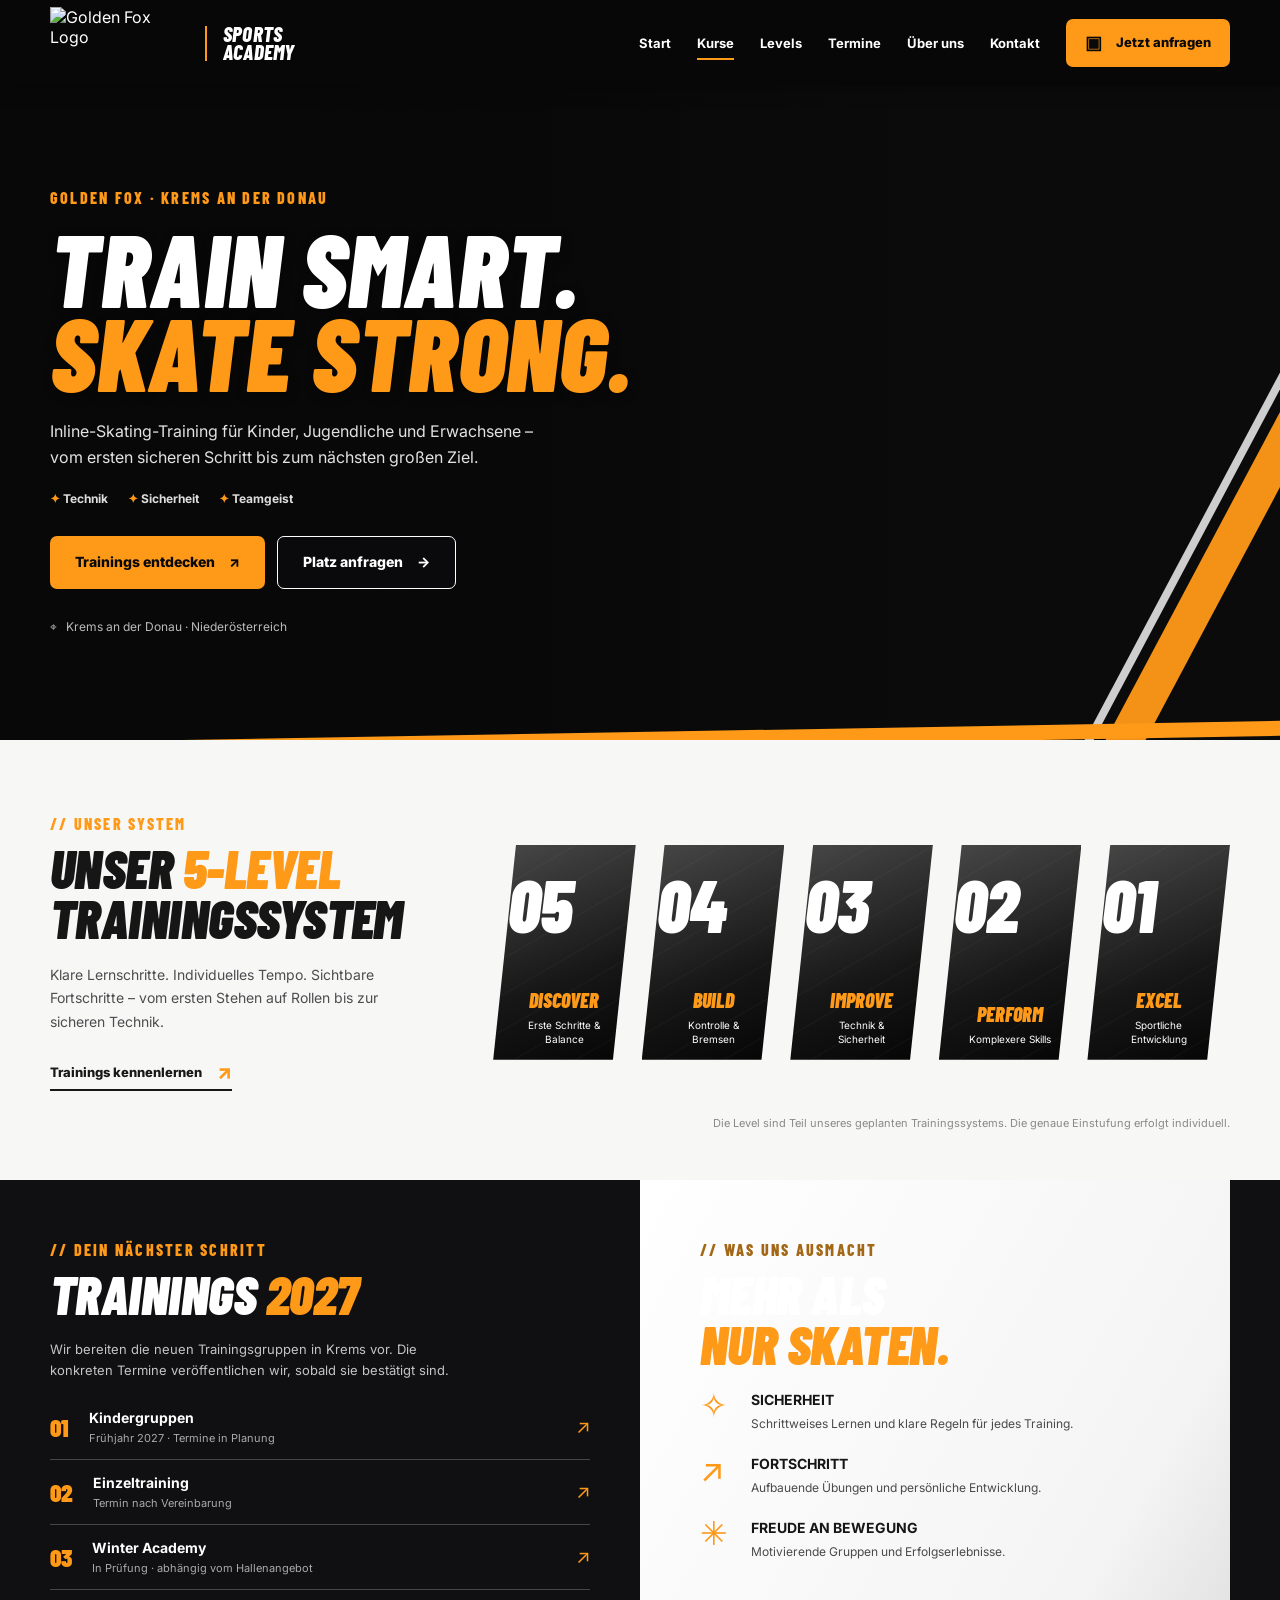
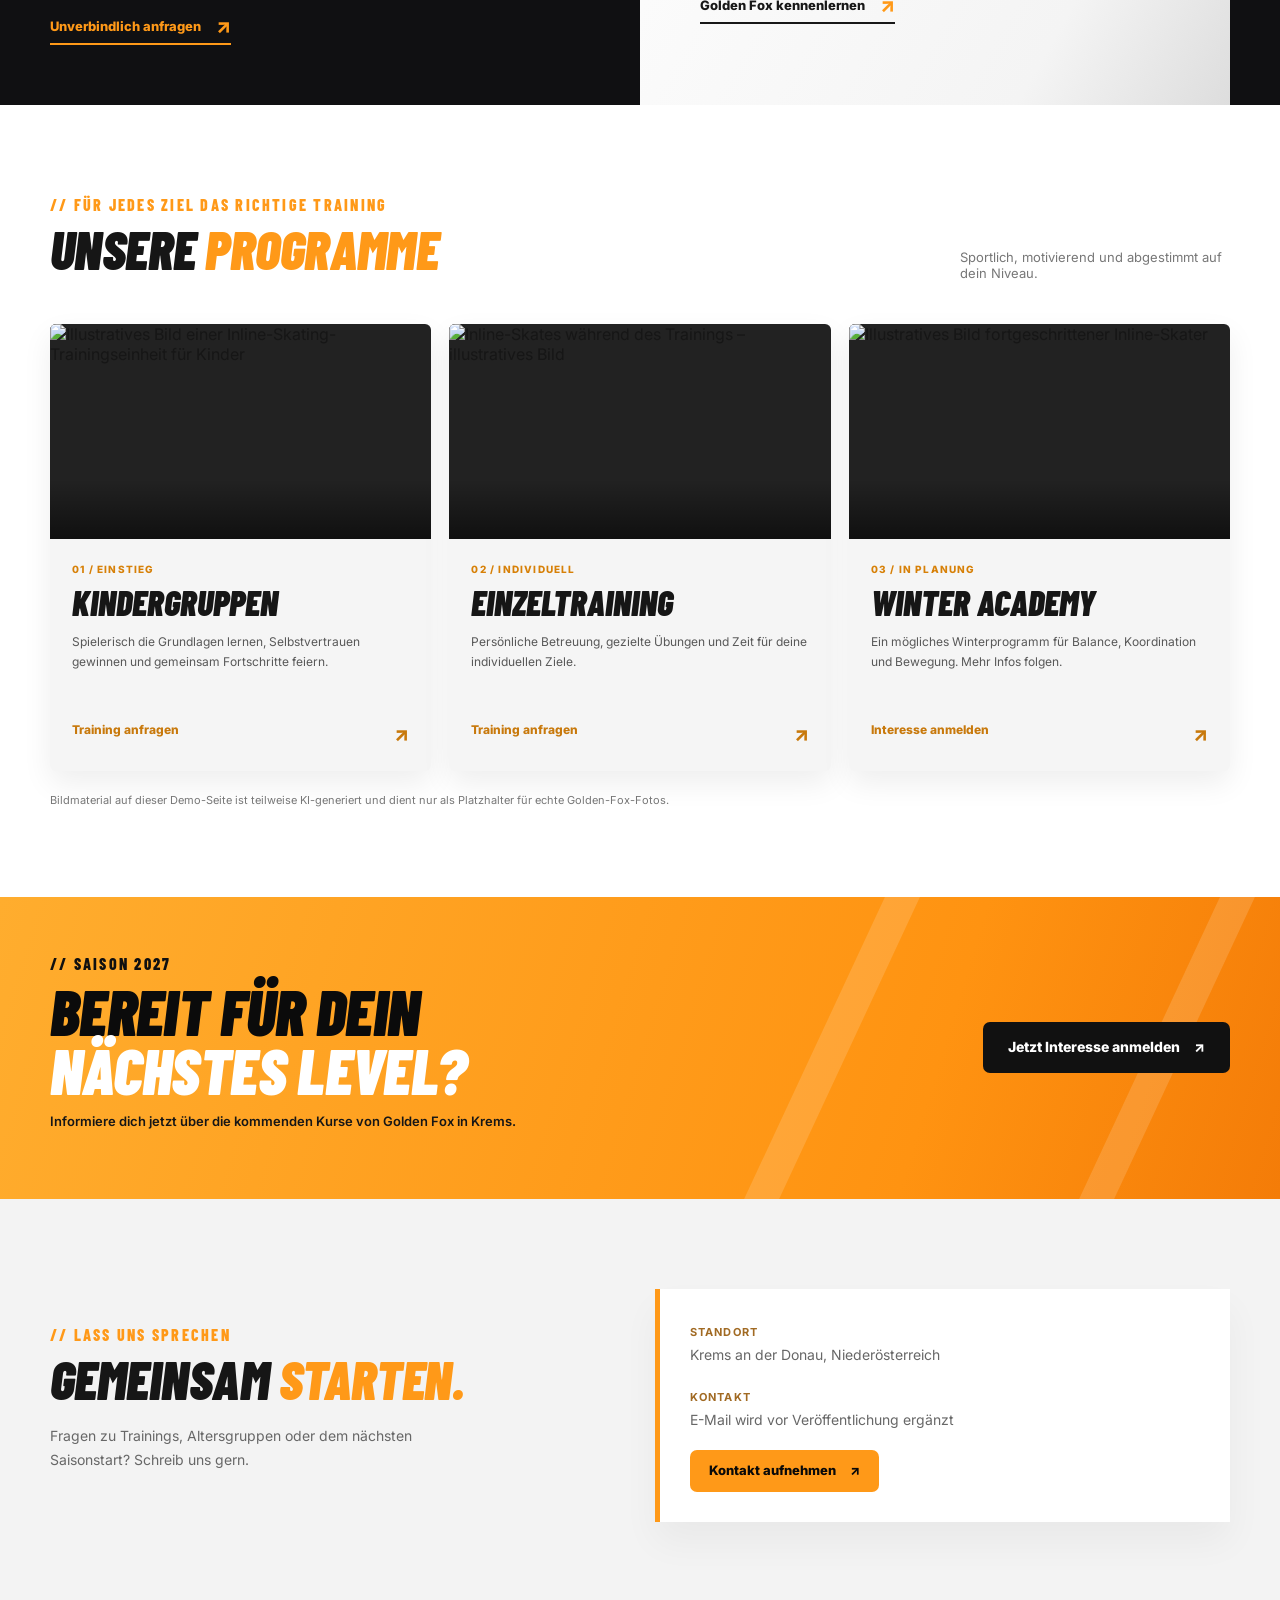
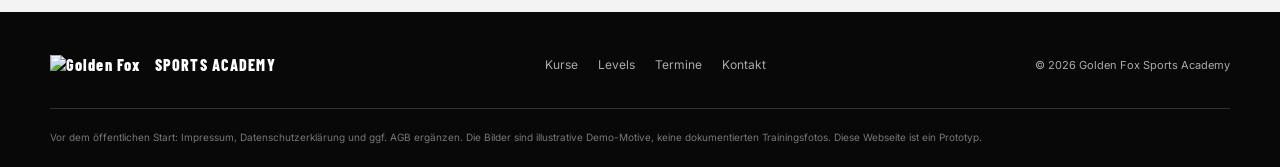
==== index.html @ 51b57cc9 "Add files via upload" ====
<!doctype html>
<html lang="de">
<head>
  <meta charset="utf-8" />
  <meta name="viewport" content="width=device-width, initial-scale=1" />
  <meta name="theme-color" content="#0a0a0b" />
  <meta name="description" content="Golden Fox Sports Academy in Krems: Inline-Skating-Training für Kinder, Jugendliche und Erwachsene. Gemeinsam sicher skaten und wachsen." />
  <title>Golden Fox Sports Academy | Inline Skating in Krems</title>
  <link rel="preconnect" href="https://fonts.googleapis.com" />
  <link rel="preconnect" href="https://fonts.gstatic.com" crossorigin />
  <link href="https://fonts.googleapis.com/css2?family=Barlow+Condensed:ital,wght@0,500;0,600;0,700;0,800;0,900;1,600;1,700;1,800;1,900&family=Inter:wght@400;500;600;700;800&display=swap" rel="stylesheet" />
  <link rel="stylesheet" href="styles.css" />
  <script src="config.js" defer></script>
  <script src="script.js" defer></script>
</head>
<body>
  <a class="skip-link" href="#main">Zum Inhalt springen</a>
  <header class="site-header" id="top">
    <div class="container nav-shell">
      <a class="brand" href="#top" aria-label="Golden Fox – Startseite">
        <img src="assets/golden-fox-logo.png" alt="Golden Fox Logo" />
        <span class="brand-divider"></span>
        <span class="brand-caption">SPORTS<br>ACADEMY</span>
      </a>
      <button class="menu-toggle" type="button" aria-label="Menü öffnen" aria-expanded="false" aria-controls="main-navigation"><span></span><span></span><span></span></button>
      <nav class="nav" id="main-navigation" aria-label="Hauptnavigation">
        <a href="#top" class="active">Start</a><a href="#kurse">Kurse</a><a href="#levels">Levels</a><a href="#termine">Termine</a><a href="#ueber-uns">Über uns</a><a href="#kontakt">Kontakt</a>
        <button type="button" class="btn btn-orange nav-cta" data-open-booking><span class="calendar-icon">▣</span> Jetzt anfragen</button>
      </nav>
    </div>
  </header>
  <main id="main">
    <section class="hero">
      <div class="hero-bg"></div>
      <div class="hero-slash hero-slash-1"></div>
      <div class="hero-slash hero-slash-2"></div>
      <div class="container hero-content">
        <div class="eyebrow">GOLDEN FOX · KREMS AN DER DONAU</div>
        <h1>TRAIN SMART.<br><span>SKATE STRONG.</span></h1>
        <p class="hero-lead">Inline-Skating-Training für Kinder, Jugendliche und Erwachsene – vom ersten sicheren Schritt bis zum nächsten großen Ziel.</p>
        <div class="hero-highlights"><span>✦ Technik</span><span>✦ Sicherheit</span><span>✦ Teamgeist</span></div>
        <div class="hero-buttons"><a href="#kurse" class="btn btn-orange btn-lg">Trainings entdecken <span aria-hidden="true">↗</span></a><button class="btn btn-ghost btn-lg" type="button" data-open-booking>Platz anfragen <span aria-hidden="true">→</span></button></div>
        <div class="hero-location">⌖ &nbsp; Krems an der Donau · Niederösterreich</div>
      </div>
      <div class="hero-bottom"></div>
    </section>

    <section class="section levels-section" id="levels">
      <div class="container levels-layout">
        <div class="levels-intro"><div class="section-kicker">// UNSER SYSTEM</div><h2>UNSER <em>5-LEVEL</em><br>TRAININGSSYSTEM</h2><p>Klare Lernschritte. Individuelles Tempo. Sichtbare Fortschritte – vom ersten Stehen auf Rollen bis zur sicheren Technik.</p><a href="#kurse" class="text-link">Trainings kennenlernen <span>↗</span></a></div>
        <div class="levels-grid" aria-label="Fünf Trainingslevels">
          <article class="level"><span class="level-number">05</span><h3>DISCOVER</h3><p>Erste Schritte & Balance</p></article>
          <article class="level"><span class="level-number">04</span><h3>BUILD</h3><p>Kontrolle & Bremsen</p></article>
          <article class="level"><span class="level-number">03</span><h3>IMPROVE</h3><p>Technik & Sicherheit</p></article>
          <article class="level"><span class="level-number">02</span><h3>PERFORM</h3><p>Komplexere Skills</p></article>
          <article class="level"><span class="level-number">01</span><h3>EXCEL</h3><p>Sportliche Entwicklung</p></article>
        </div>
      </div>
      <div class="container"><p class="level-note">Die Level sind Teil unseres geplanten Trainingssystems. Die genaue Einstufung erfolgt individuell.</p></div>
    </section>

    <section class="section dark-section" id="termine"><div class="container two-panels">
      <div class="schedule-panel"><div class="section-kicker">// DEIN NÄCHSTER SCHRITT</div><h2>TRAININGS <em>2027</em></h2><p>Wir bereiten die neuen Trainingsgruppen in Krems vor. Die konkreten Termine veröffentlichen wir, sobald sie bestätigt sind.</p><div class="schedule-row"><span class="schedule-symbol">01</span><div><strong>Kindergruppen</strong><small>Frühjahr 2027 · Termine in Planung</small></div><span class="schedule-arrow">↗</span></div><div class="schedule-row"><span class="schedule-symbol">02</span><div><strong>Einzeltraining</strong><small>Termin nach Vereinbarung</small></div><span class="schedule-arrow">↗</span></div><div class="schedule-row"><span class="schedule-symbol">03</span><div><strong>Winter Academy</strong><small>In Prüfung · abhängig vom Hallenangebot</small></div><span class="schedule-arrow">↗</span></div><button class="text-link light-link" type="button" data-open-booking>Unverbindlich anfragen <span>↗</span></button></div>
      <div class="why-panel" id="ueber-uns"><div class="section-kicker">// WAS UNS AUSMACHT</div><h2>MEHR ALS<br><em>NUR SKATEN.</em></h2><div class="benefit"><span>✧</span><div><strong>SICHERHEIT</strong><p>Schrittweises Lernen und klare Regeln für jedes Training.</p></div></div><div class="benefit"><span>↗</span><div><strong>FORTSCHRITT</strong><p>Aufbauende Übungen und persönliche Entwicklung.</p></div></div><div class="benefit"><span>✳</span><div><strong>FREUDE AN BEWEGUNG</strong><p>Motivierende Gruppen und Erfolgserlebnisse.</p></div></div><a href="#kontakt" class="text-link">Golden Fox kennenlernen <span>↗</span></a></div>
    </div></section>

    <section class="section courses-section" id="kurse"><div class="container"><div class="section-heading"><div><div class="section-kicker">// FÜR JEDES ZIEL DAS RICHTIGE TRAINING</div><h2>UNSERE <em>PROGRAMME</em></h2></div><p>Sportlich, motivierend und abgestimmt auf dein Niveau.</p></div>
      <div class="course-grid">
        <article class="course-card"><div class="course-image"><img src="assets/kids-beginner.jpg" alt="Illustratives Bild einer Inline-Skating-Trainingseinheit für Kinder" loading="lazy" /></div><div class="course-body"><div class="course-tag">01 / EINSTIEG</div><h3>KINDERGRUPPEN</h3><p>Spielerisch die Grundlagen lernen, Selbstvertrauen gewinnen und gemeinsam Fortschritte feiern.</p><button type="button" class="card-action" data-course="Kindergruppen" data-open-booking>Training anfragen <span>↗</span></button></div></article>
        <article class="course-card"><div class="course-image"><img src="assets/skates-closeup.jpg" alt="Inline-Skates während des Trainings – illustratives Bild" loading="lazy" /></div><div class="course-body"><div class="course-tag">02 / INDIVIDUELL</div><h3>EINZELTRAINING</h3><p>Persönliche Betreuung, gezielte Übungen und Zeit für deine individuellen Ziele.</p><button type="button" class="card-action" data-course="Einzeltraining" data-open-booking>Training anfragen <span>↗</span></button></div></article>
        <article class="course-card"><div class="course-image"><img src="assets/kids-advanced.jpg" alt="Illustratives Bild fortgeschrittener Inline-Skater" loading="lazy" /></div><div class="course-body"><div class="course-tag">03 / IN PLANUNG</div><h3>WINTER ACADEMY</h3><p>Ein mögliches Winterprogramm für Balance, Koordination und Bewegung. Mehr Infos folgen.</p><button type="button" class="card-action" data-course="Winter Academy" data-open-booking>Interesse anmelden <span>↗</span></button></div></article>
      </div>
      <p class="media-note">Bildmaterial auf dieser Demo-Seite ist teilweise KI-generiert und dient nur als Platzhalter für echte Golden-Fox-Fotos.</p>
    </div></section>

    <section class="action-band"><div class="container action-inner"><div><div class="section-kicker">// SAISON 2027</div><h2>BEREIT FÜR DEIN<br><span>NÄCHSTES LEVEL?</span></h2><p>Informiere dich jetzt über die kommenden Kurse von Golden Fox in Krems.</p></div><button type="button" class="btn btn-dark btn-lg" data-open-booking>Jetzt Interesse anmelden <span>↗</span></button></div></section>

    <section class="section contact-section" id="kontakt"><div class="container contact-layout"><div><div class="section-kicker">// LASS UNS SPRECHEN</div><h2>GEMEINSAM <em>STARTEN.</em></h2><p>Fragen zu Trainings, Altersgruppen oder dem nächsten Saisonstart? Schreib uns gern.</p></div><div class="contact-card"><p><strong>STANDORT</strong><br>Krems an der Donau, Niederösterreich</p><p><strong>KONTAKT</strong><br><span id="contact-email">E-Mail wird vor Veröffentlichung ergänzt</span></p><button type="button" class="btn btn-orange" data-open-booking>Kontakt aufnehmen <span>↗</span></button></div></div></section>
  </main>
  <footer class="footer"><div class="container footer-inner"><div class="footer-brand"><img src="assets/golden-fox-logo.png" alt="Golden Fox" /><span>SPORTS ACADEMY</span></div><div class="footer-links"><a href="#kurse">Kurse</a><a href="#levels">Levels</a><a href="#termine">Termine</a><a href="#kontakt">Kontakt</a></div><p>© <span id="year"></span> Golden Fox Sports Academy</p></div><div class="container footer-disclaimer">Vor dem öffentlichen Start: Impressum, Datenschutzerklärung und ggf. AGB ergänzen. Die Bilder sind illustrative Demo-Motive, keine dokumentierten Trainingsfotos. Diese Webseite ist ein Prototyp.</div></footer>

  <dialog class="booking-dialog" id="booking-dialog" aria-labelledby="booking-title"><form id="booking-form" class="booking-form"><button class="dialog-close" aria-label="Schließen" type="button" id="close-dialog">✕</button><div class="section-kicker">// GOLDEN FOX</div><h2 id="booking-title">TRAINING <em>ANFRAGEN</em></h2><p>Wir melden uns zu deinem Interesse. Eine Anfrage ist noch keine verbindliche Buchung.</p><label for="customer-name">Name der anfragenden Person</label><input id="customer-name" name="name" required maxlength="100" autocomplete="name" placeholder="Vor- und Nachname"><label for="customer-email">E-Mail</label><input id="customer-email" name="email" type="email" required autocomplete="email" placeholder="name@beispiel.at"><label for="course-select">Interessantes Angebot</label><select id="course-select" name="course"><option>Kindergruppen</option><option>Einzeltraining</option><option>Winter Academy</option><option>Allgemeine Frage</option></select><label for="customer-message">Nachricht (optional)</label><textarea id="customer-message" name="message" rows="3" maxlength="1000" placeholder="Alter, Vorerfahrung, gewünschte Zeit …"></textarea><button class="btn btn-orange btn-lg submit-btn" type="submit">E-Mail-Anfrage vorbereiten <span>↗</span></button><p class="form-hint">Das Formular öffnet dein E-Mail-Programm. Es speichert keine Daten auf dieser Seite.</p><p class="form-status" id="form-status" role="status" aria-live="polite"></p></form></dialog>
</body>
</html>
---- styles.css ----
:root{--orange:#ff9918;--orange2:#ffab35;--black:#0a0a0c;--black2:#151518;--white:#f7f7f7;--ink:#161616;--muted:#68686d;--font-head:'Barlow Condensed',Impact,'Arial Narrow',sans-serif;--font-body:'Inter',Arial,sans-serif}*{box-sizing:border-box}html{scroll-behavior:smooth;scroll-padding-top:88px}body{margin:0;font-family:var(--font-body);color:var(--ink);background:#fff}button,input,textarea,select{font:inherit}button{cursor:pointer}a{color:inherit;text-decoration:none}img{max-width:100%;display:block}.container{width:min(1180px,calc(100% - 64px));margin-inline:auto}.skip-link{position:absolute;top:-80px;left:16px;z-index:100;background:#fff;padding:12px}.skip-link:focus{top:12px}.site-header{background:#070708;color:#fff;position:sticky;top:0;z-index:25;box-shadow:0 3px 18px #0004}.nav-shell{min-height:86px;display:flex;align-items:center;justify-content:space-between;gap:22px}.brand{display:flex;align-items:center;gap:16px;flex-shrink:0}.brand img{width:139px;height:72px;object-fit:contain}.brand-divider{height:35px;width:2px;background:var(--orange)}.brand-caption{font-family:var(--font-head);font-size:21px;font-weight:800;line-height:.86;font-style:italic;letter-spacing:.01em}.nav{display:flex;align-items:center;gap:26px}.nav>a{position:relative;font-size:13px;font-weight:700;padding:17px 0;transition:color .2s}.nav>a:hover{color:var(--orange)}.nav>a.active::after{content:'';position:absolute;bottom:8px;left:0;width:100%;height:2px;background:var(--orange)}.btn{border:0;border-radius:7px;padding:13px 19px;display:inline-flex;align-items:center;justify-content:center;gap:14px;font-weight:800;font-size:13px;line-height:1.2;transition:transform .2s,filter .2s,background .2s;white-space:nowrap}.btn:hover{transform:translateY(-2px);filter:brightness(1.08)}.btn:focus-visible,a:focus-visible,button:focus-visible{outline:3px solid var(--orange);outline-offset:4px}.btn-orange{background:var(--orange);color:#090909}.btn-ghost{color:white;border:1.5px solid #fff;background:#0d0d0f99}.btn-dark{background:#111;color:white}.btn-lg{padding:17px 25px;font-size:14px}.calendar-icon{font-size:18px}.menu-toggle{display:none}.hero{position:relative;min-height:580px;overflow:hidden;background:#0b0b0b;color:#fff;isolation:isolate}.hero-bg{position:absolute;z-index:-2;right:0;top:0;bottom:0;width:65%;background:linear-gradient(90deg,#0a0a0b 0%,#0a0a0b22 25%,#0000 58%),url('assets/hero-skater.jpg') center 45%/cover no-repeat}.hero::before{content:'';position:absolute;z-index:-1;inset:0;background:linear-gradient(90deg,#080808 0%,#080808 25%,#080808db 43%,#0a0a0a33 71%,#0000 100%)}.hero-slash{position:absolute;z-index:1;transform:skewX(-28deg);right:-55px;top:-40px;height:135%;pointer-events:none}.hero-slash-1{width:40px;background:var(--orange);right:0;opacity:.95}.hero-slash-2{width:9px;background:#fff;right:52px;opacity:.8}.hero-content{padding-top:102px;padding-bottom:106px;position:relative;z-index:2}.eyebrow,.section-kicker{font-family:var(--font-head);font-weight:800;font-size:16px;letter-spacing:.14em;color:var(--orange)}.hero h1{font-family:var(--font-head);font-size:clamp(70px,8vw,122px);line-height:.82;margin:19px 0 24px;font-weight:900;font-style:italic;letter-spacing:.005em;text-shadow:1px 3px 12px #0005}.hero h1 span{color:var(--orange)}.hero-lead{font-size:16px;line-height:1.65;max-width:490px;color:#e2e2e2;margin:0 0 20px}.hero-highlights{display:flex;gap:20px;flex-wrap:wrap;margin-bottom:30px;color:#dedede;font-size:12px;font-weight:700}.hero-highlights span:first-letter{color:var(--orange)}.hero-buttons{display:flex;gap:12px;flex-wrap:wrap}.hero-location{font-size:12px;color:#bbb;margin-top:30px}.hero-bottom{height:15px;background:var(--orange);position:absolute;bottom:-7px;left:-3%;width:106%;transform:rotate(-1deg);z-index:3}.section{padding:90px 0}.levels-section{background:#f7f7f6;padding:74px 0 50px}.levels-layout{display:grid;grid-template-columns:34% 1fr;gap:42px;align-items:center}.levels-intro h2,.section h2,.action-band h2{font-family:var(--font-head);font-size:clamp(38px,4.2vw,60px);line-height:.93;letter-spacing:-.01em;margin:10px 0 20px;font-weight:900;font-style:italic}.section h2 em,.action-band h2 span,.levels-intro h2 em{color:var(--orange);font-style:inherit}.levels-intro p{font-size:14px;line-height:1.7;color:#4d4d50;max-width:365px}.text-link{display:inline-flex;gap:15px;align-items:center;border:0;border-bottom:2px solid currentColor;padding:12px 0 5px;background:transparent;font-size:13px;font-weight:800;color:#181818}.text-link span{color:var(--orange);font-size:20px}.levels-grid{display:grid;grid-template-columns:repeat(5,minmax(0,1fr));gap:6px}.level{position:relative;min-height:215px;padding:25px 8px 14px;color:#fff;background:linear-gradient(160deg,#484848 0%,#171717 60%,#050505 100%);clip-path:polygon(16% 0,100% 0,84% 100%,0 100%);text-align:center;display:flex;flex-direction:column;justify-content:flex-end;align-items:center;transition:transform .2s}.level:hover{transform:translateY(-5px)}.level::before{content:'';position:absolute;inset:0;background:repeating-linear-gradient(-30deg,transparent 0 29px,#ffffff06 30px 31px);pointer-events:none}.level-number{font-family:var(--font-head);font-style:italic;font-size:73px;line-height:1;font-weight:900;position:absolute;top:23px;left:15px}.level h3{font-family:var(--font-head);font-style:italic;font-weight:900;font-size:20px;color:var(--orange);margin:0 0 6px}.level p{font-size:10px;line-height:1.4;margin:0;max-width:92px}.level-note{text-align:right;color:#898989;font-size:11px;margin:25px 0 0}.dark-section{background:#101012;padding:0}.two-panels{display:grid;grid-template-columns:1fr 1fr;min-height:448px}.schedule-panel{padding:60px 50px 60px 0;color:white;position:relative}.schedule-panel::before{content:'';position:absolute;inset:0 0 0 -100vw;background:#101012;z-index:-1}.dark-section h2{color:white}.schedule-panel p{font-size:13px;line-height:1.65;max-width:430px;color:#c4c4c4}.schedule-row{display:flex;align-items:center;gap:20px;border-bottom:1px solid #464646;padding:14px 0}.schedule-row strong{font-size:14px;display:block}.schedule-row small{display:block;color:#aaa;margin-top:5px;font-size:11px}.schedule-symbol{font-family:var(--font-head);color:var(--orange);font-size:25px;font-weight:900}.schedule-arrow{margin-left:auto;color:var(--orange);font-size:19px}.light-link{color:var(--orange);margin-top:12px}.why-panel{background:linear-gradient(120deg,#fff 0%,#f4f4f4 76%,#ddd 100%);padding:60px 30px 55px 60px;position:relative}.why-panel .section-kicker{color:#a36817}.why-panel .benefit{display:flex;gap:19px;margin:20px 0}.benefit>span{color:var(--orange);font-size:33px;min-width:32px;line-height:1}.benefit strong{font-size:14px}.benefit p{margin:5px 0 0;color:#4a4a4a;font-size:12px;line-height:1.6}.courses-section{background:#fff}.section-heading{display:flex;justify-content:space-between;align-items:end;gap:24px;margin-bottom:30px}.section-heading p{color:#777;font-size:13px;max-width:270px}.course-grid{display:grid;grid-template-columns:repeat(3,minmax(0,1fr));gap:18px}.course-card{overflow:hidden;border-radius:6px;background:#f5f5f5;box-shadow:0 12px 30px #00000012;transition:transform .2s,box-shadow .2s}.course-card:hover{transform:translateY(-6px);box-shadow:0 15px 36px #00000020}.course-image{height:215px;overflow:hidden;position:relative;background:#222}.course-image::after{content:'';position:absolute;inset:auto 0 0;height:60px;background:linear-gradient(transparent,#0008)}.course-image img{width:100%;height:100%;object-fit:cover;transition:transform .35s}.course-card:hover .course-image img{transform:scale(1.06)}.course-body{padding:24px 22px 25px}.course-tag{color:#d78007;font-weight:800;letter-spacing:.12em;font-size:10px}.course-body h3{font-family:var(--font-head);font-style:italic;font-weight:900;font-size:35px;line-height:1;margin:10px 0}.course-body p{color:#585858;line-height:1.65;font-size:12px;min-height:58px}.card-action{display:flex;justify-content:space-between;width:100%;font-weight:800;color:#c8790c;font-size:12px;background:transparent;border:0;padding:20px 0 0;text-align:left}.card-action span{font-size:20px}.media-note{font-size:11px;color:#777;margin:22px 0 0}.action-band{background:linear-gradient(107deg,#ffad2e 0%,#ff9311 72%,#f47c08 100%);position:relative;overflow:hidden}.action-band:before{content:'';position:absolute;width:300px;height:600px;right:8%;top:-170px;border:35px solid #ffffff25;transform:skewX(-25deg)}.action-inner{position:relative;display:flex;justify-content:space-between;align-items:center;gap:32px;padding-top:57px;padding-bottom:57px}.action-band h2{font-size:clamp(42px,5vw,73px);margin:8px 0;color:#0b0b0b}.action-band h2 span{color:white}.action-band p{font-weight:600;font-size:13px}.action-band .section-kicker{color:#101010}.contact-section{background:#f3f3f3}.contact-layout{display:grid;grid-template-columns:1fr 1fr;gap:30px;align-items:center}.contact-layout>div>p{max-width:390px;line-height:1.7;color:#676767;font-size:14px}.contact-card{background:white;padding:30px;border-left:5px solid var(--orange);box-shadow:0 20px 35px #0000000b}.contact-card p{line-height:1.8;font-size:13px;margin:0 0 18px}.contact-card strong{font-size:11px;color:#a16a23;letter-spacing:.1em}.footer{background:#080808;color:#aaa;padding:35px 0 22px}.footer-inner{display:flex;align-items:center;justify-content:space-between;gap:22px;flex-wrap:wrap;border-bottom:1px solid #333;padding-bottom:25px}.footer-brand{display:flex;align-items:center;gap:10px;font-family:var(--font-head);font-weight:800;color:white;letter-spacing:.07em}.footer-brand img{width:95px}.footer-links{display:flex;gap:20px;flex-wrap:wrap;font-size:12px}.footer-links a:hover{color:var(--orange)}.footer-inner p{font-size:11px}.footer-disclaimer{font-size:10px;color:#777;line-height:1.6;padding-top:20px}.booking-dialog{width:min(490px,calc(100% - 25px));border:0;border-radius:12px;padding:0;box-shadow:0 25px 80px #0008;max-height:92vh}.booking-dialog::backdrop{background:#000b;backdrop-filter:blur(5px)}.booking-form{padding:34px;display:flex;flex-direction:column;gap:9px}.booking-form h2{font-family:var(--font-head);font-size:43px;line-height:1;margin:4px 0 8px;font-weight:900;font-style:italic}.booking-form h2 em{color:#e9890e;font-style:inherit}.booking-form>p{font-size:12px;line-height:1.6;color:#555}.booking-form label{font-size:11px;font-weight:800;margin-top:7px}.booking-form input,.booking-form select,.booking-form textarea{border:1px solid #d1d1d1;border-radius:5px;padding:12px;background:#fafafa;color:#111;width:100%;font-size:13px}.booking-form input:focus,.booking-form select:focus,.booking-form textarea:focus{outline:2px solid var(--orange);border-color:var(--orange)}.booking-form .submit-btn{margin-top:13px}.booking-form .form-hint{font-size:10px;color:#777;margin:0}.booking-form .form-status{font-size:12px;color:#a36517;font-weight:700;margin:2px 0}.dialog-close{position:absolute;right:15px;top:12px;border:0;background:transparent;font-size:21px;color:#555}
@media(max-width:1080px){.nav{gap:15px}.nav>a{font-size:12px}.brand img{width:115px}.brand-caption{font-size:18px}.levels-layout{grid-template-columns:1fr}.levels-grid{max-width:850px}.hero-bg{width:74%}.hero::before{background:linear-gradient(90deg,#080808 0%,#080808df 38%,#08080855 73%,#0004)}}
@media(max-width:760px){.container{width:min(100% - 36px,560px)}.nav-shell{min-height:72px}.brand img{height:60px;width:105px}.brand-caption{font-size:16px}.brand-divider{height:27px}.menu-toggle{display:flex;flex-direction:column;gap:5px;background:transparent;border:0;padding:10px}.menu-toggle span{display:block;width:25px;height:2px;background:#fff}.nav{display:none;position:absolute;top:72px;left:0;right:0;background:#0c0c0d;padding:16px 24px 24px;flex-direction:column;align-items:stretch;gap:4px;box-shadow:0 20px 25px #0006}.nav.open{display:flex}.nav>a{font-size:14px;padding:12px 4px}.nav>a.active:after{bottom:5px;width:35px}.nav-cta{margin-top:8px}.hero{min-height:660px}.hero-bg{width:100%;top:0;height:100%;opacity:.65;background-position:58% center}.hero::before{background:linear-gradient(90deg,#070707e8 0%,#07070785 100%),linear-gradient(0deg,#070707 0%,transparent 75%)}.hero-content{padding-top:118px;padding-bottom:100px}.hero h1{font-size:clamp(63px,13vw,104px)}.hero-lead{font-size:14px;max-width:400px}.hero-slash-1{width:24px}.hero-slash-2{width:6px;right:30px}.section{padding:62px 0}.levels-section{padding:60px 0 35px}.levels-intro h2,.section h2{font-size:48px}.levels-grid{grid-template-columns:repeat(5,150px);overflow-x:auto;padding-bottom:8px;scroll-snap-type:x mandatory}.level{scroll-snap-align:start;min-height:205px}.level-note{text-align:left;line-height:1.6}.two-panels{grid-template-columns:1fr}.schedule-panel{padding:55px 0}.why-panel{padding:55px 30px;margin:0 -18px}.section-heading{display:block}.course-grid{grid-template-columns:1fr;gap:20px}.course-image{height:250px}.course-body p{min-height:0}.action-inner{display:block}.action-inner .btn{margin-top:17px}.contact-layout{grid-template-columns:1fr}.footer-inner{align-items:start;flex-direction:column}.booking-form{padding:27px}}
@media(prefers-reduced-motion:reduce){html{scroll-behavior:auto}*,*::before,*::after{transition:none!important;animation:none!important}}
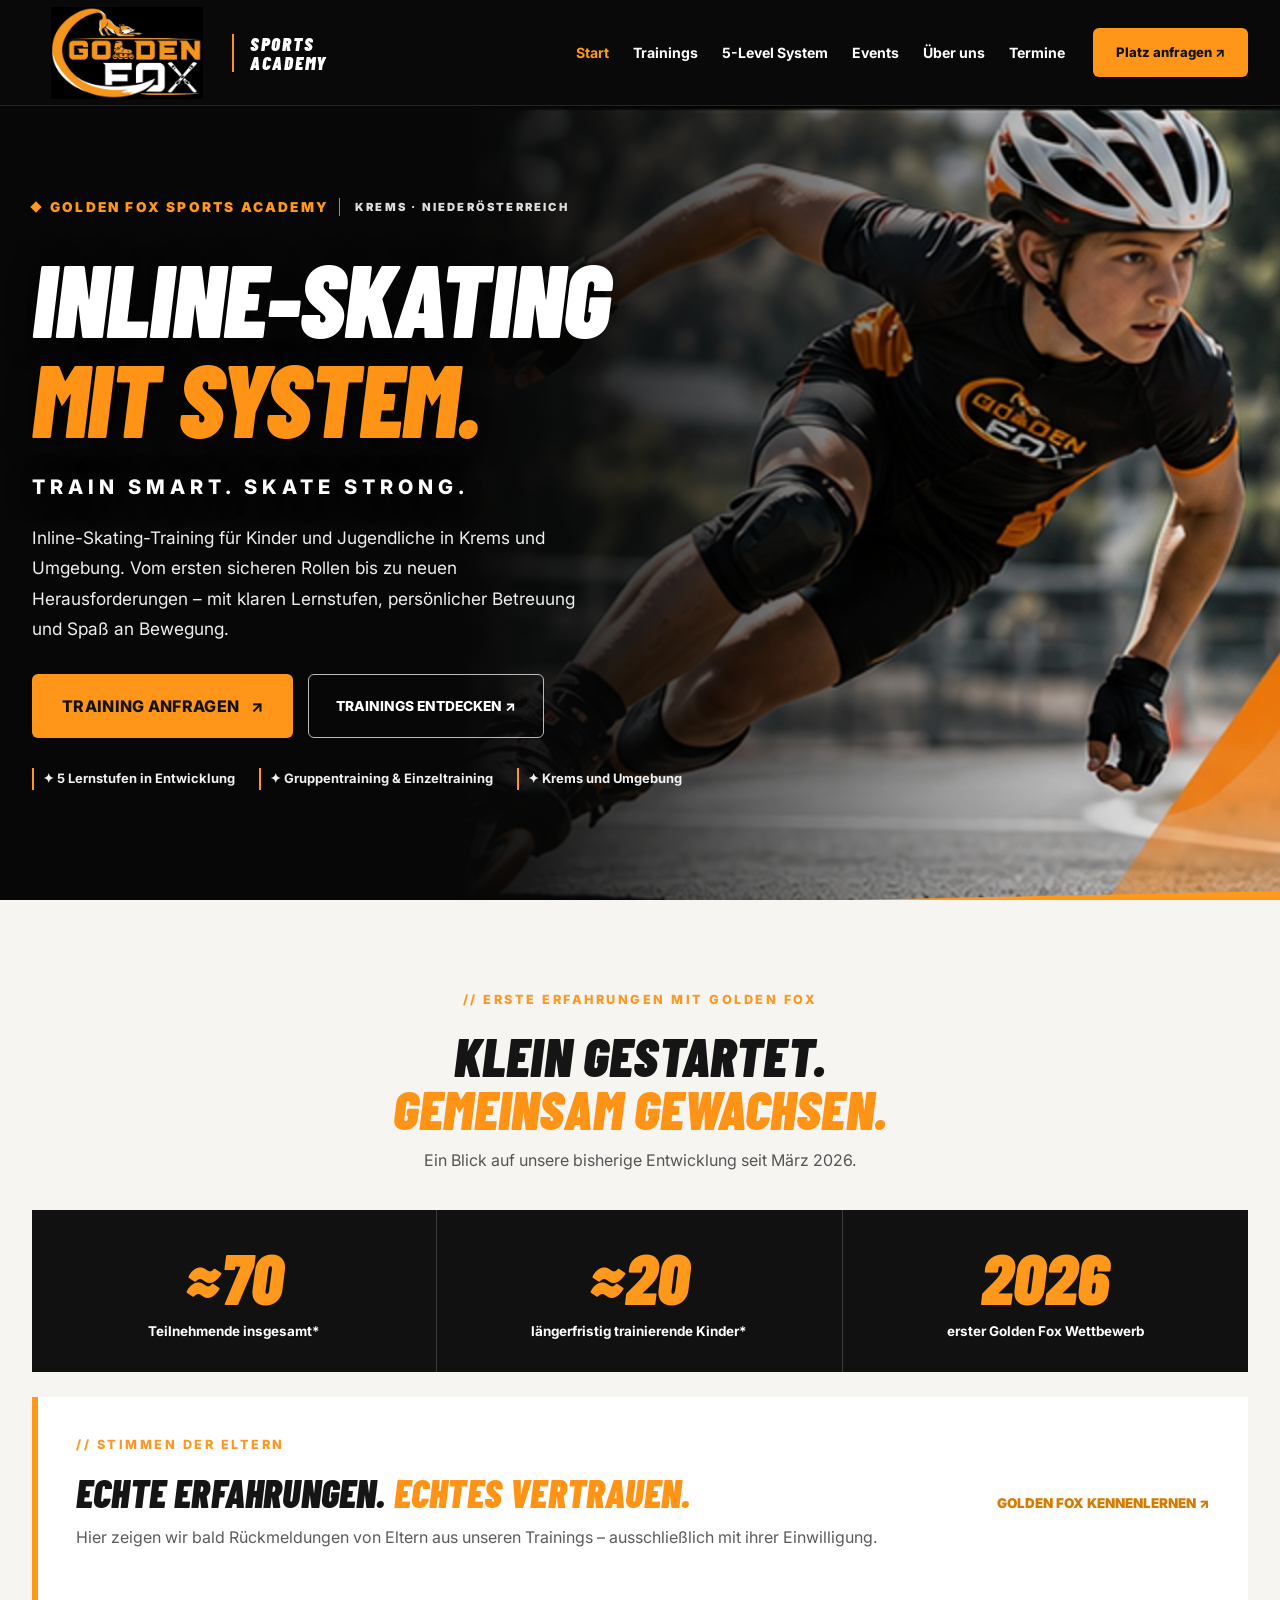
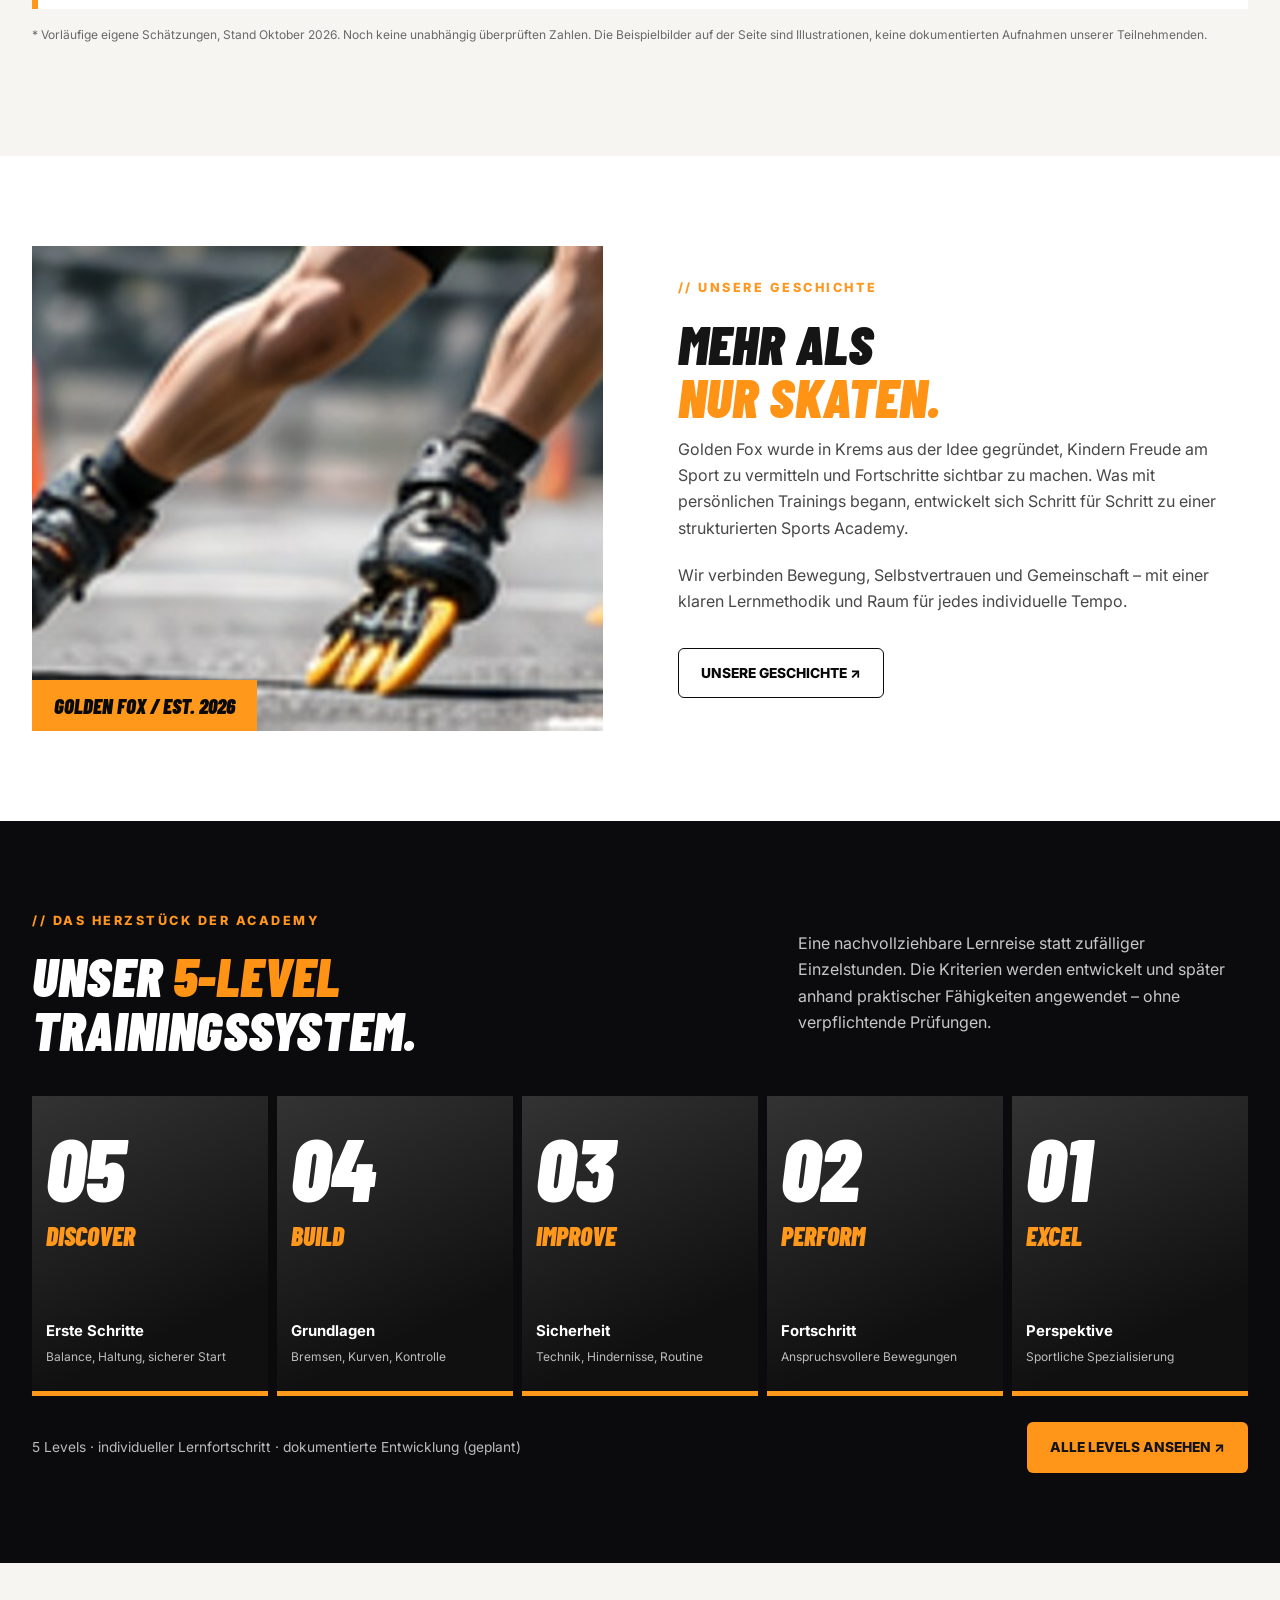
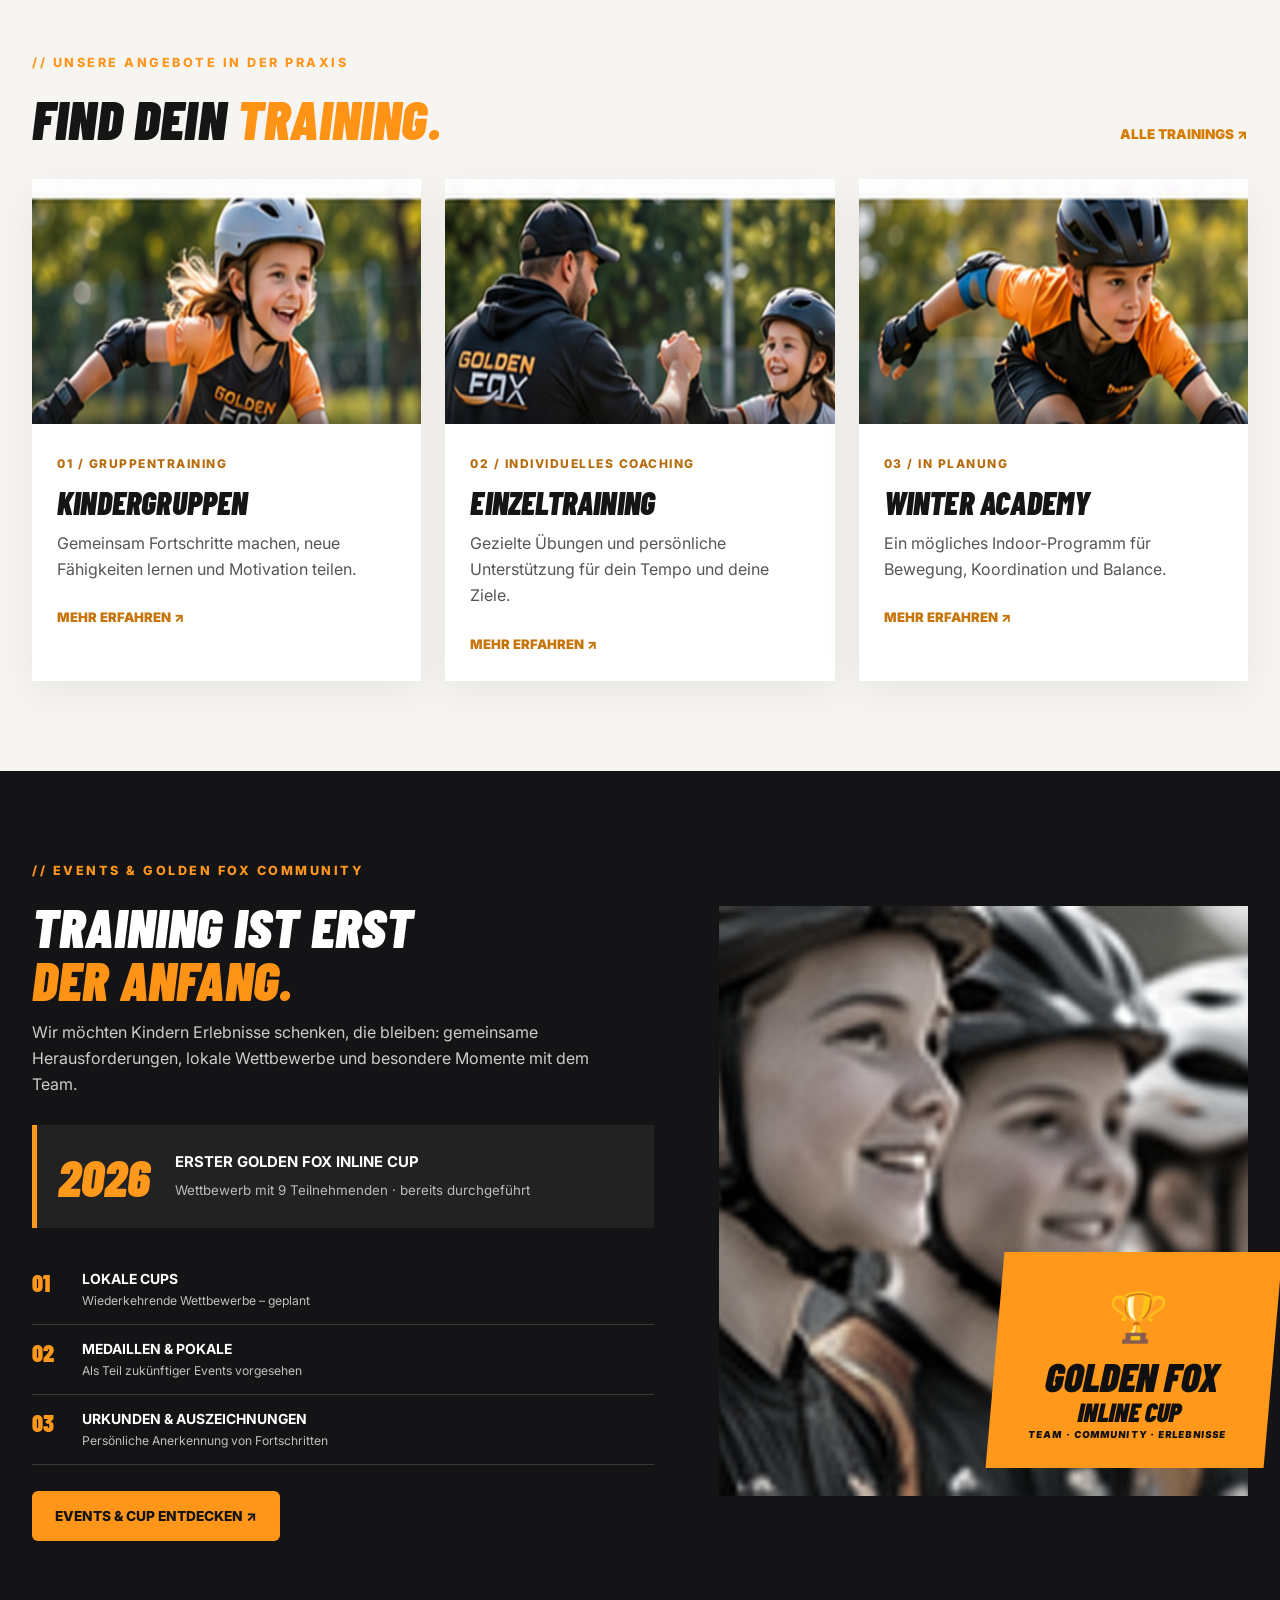
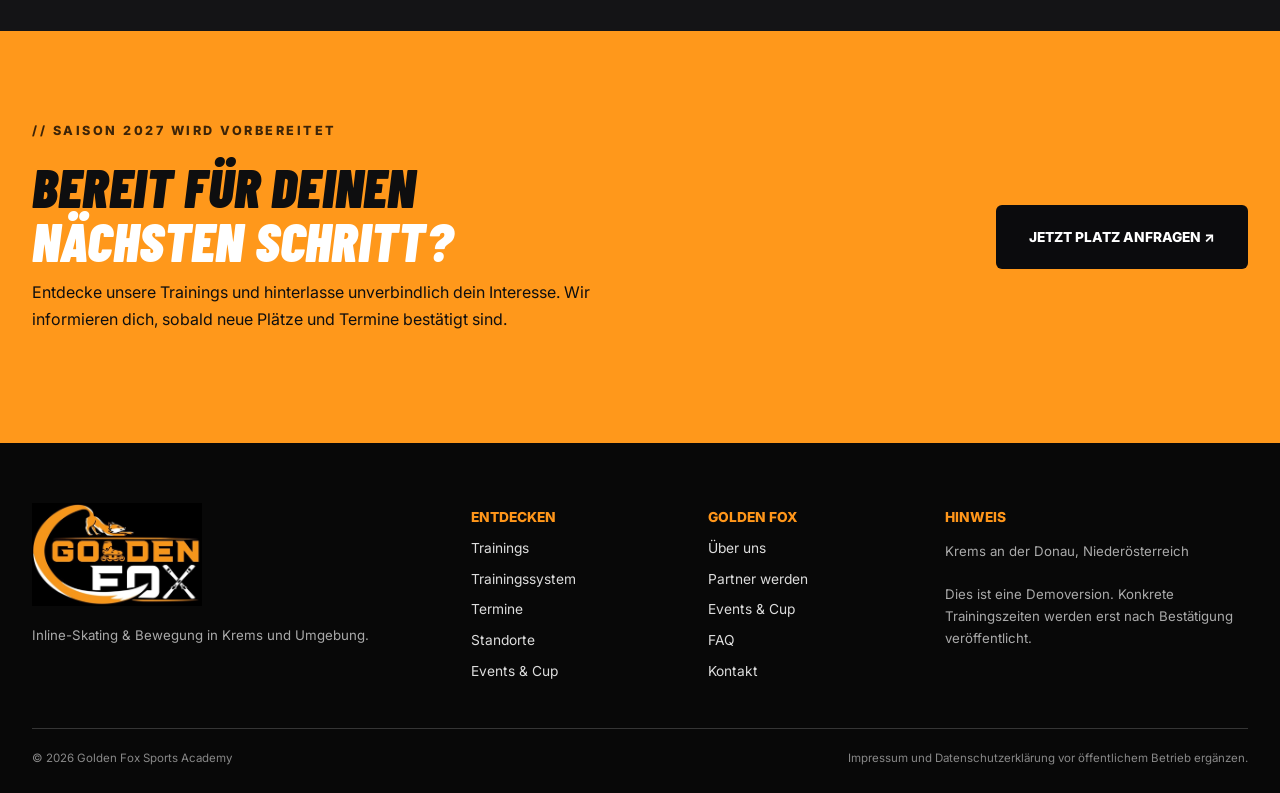
==== commit 2669e889: "Add files via upload" ====
--- a/index.html
+++ b/index.html
@@ -1,84 +1,32 @@
-<!doctype html>
-<html lang="de">
-<head>
-  <meta charset="utf-8" />
-  <meta name="viewport" content="width=device-width, initial-scale=1" />
-  <meta name="theme-color" content="#0a0a0b" />
-  <meta name="description" content="Golden Fox Sports Academy in Krems: Inline-Skating-Training für Kinder, Jugendliche und Erwachsene. Gemeinsam sicher skaten und wachsen." />
-  <title>Golden Fox Sports Academy | Inline Skating in Krems</title>
-  <link rel="preconnect" href="https://fonts.googleapis.com" />
-  <link rel="preconnect" href="https://fonts.gstatic.com" crossorigin />
-  <link href="https://fonts.googleapis.com/css2?family=Barlow+Condensed:ital,wght@0,500;0,600;0,700;0,800;0,900;1,600;1,700;1,800;1,900&family=Inter:wght@400;500;600;700;800&display=swap" rel="stylesheet" />
-  <link rel="stylesheet" href="styles.css" />
-  <script src="config.js" defer></script>
-  <script src="script.js" defer></script>
-</head>
-<body>
-  <a class="skip-link" href="#main">Zum Inhalt springen</a>
-  <header class="site-header" id="top">
-    <div class="container nav-shell">
-      <a class="brand" href="#top" aria-label="Golden Fox – Startseite">
-        <img src="assets/golden-fox-logo.png" alt="Golden Fox Logo" />
-        <span class="brand-divider"></span>
-        <span class="brand-caption">SPORTS<br>ACADEMY</span>
-      </a>
-      <button class="menu-toggle" type="button" aria-label="Menü öffnen" aria-expanded="false" aria-controls="main-navigation"><span></span><span></span><span></span></button>
-      <nav class="nav" id="main-navigation" aria-label="Hauptnavigation">
-        <a href="#top" class="active">Start</a><a href="#kurse">Kurse</a><a href="#levels">Levels</a><a href="#termine">Termine</a><a href="#ueber-uns">Über uns</a><a href="#kontakt">Kontakt</a>
-        <button type="button" class="btn btn-orange nav-cta" data-open-booking><span class="calendar-icon">▣</span> Jetzt anfragen</button>
-      </nav>
-    </div>
-  </header>
-  <main id="main">
-    <section class="hero">
-      <div class="hero-bg"></div>
-      <div class="hero-slash hero-slash-1"></div>
-      <div class="hero-slash hero-slash-2"></div>
-      <div class="container hero-content">
-        <div class="eyebrow">GOLDEN FOX · KREMS AN DER DONAU</div>
-        <h1>TRAIN SMART.<br><span>SKATE STRONG.</span></h1>
-        <p class="hero-lead">Inline-Skating-Training für Kinder, Jugendliche und Erwachsene – vom ersten sicheren Schritt bis zum nächsten großen Ziel.</p>
-        <div class="hero-highlights"><span>✦ Technik</span><span>✦ Sicherheit</span><span>✦ Teamgeist</span></div>
-        <div class="hero-buttons"><a href="#kurse" class="btn btn-orange btn-lg">Trainings entdecken <span aria-hidden="true">↗</span></a><button class="btn btn-ghost btn-lg" type="button" data-open-booking>Platz anfragen <span aria-hidden="true">→</span></button></div>
-        <div class="hero-location">⌖ &nbsp; Krems an der Donau · Niederösterreich</div>
-      </div>
-      <div class="hero-bottom"></div>
-    </section>
-
-    <section class="section levels-section" id="levels">
-      <div class="container levels-layout">
-        <div class="levels-intro"><div class="section-kicker">// UNSER SYSTEM</div><h2>UNSER <em>5-LEVEL</em><br>TRAININGSSYSTEM</h2><p>Klare Lernschritte. Individuelles Tempo. Sichtbare Fortschritte – vom ersten Stehen auf Rollen bis zur sicheren Technik.</p><a href="#kurse" class="text-link">Trainings kennenlernen <span>↗</span></a></div>
-        <div class="levels-grid" aria-label="Fünf Trainingslevels">
-          <article class="level"><span class="level-number">05</span><h3>DISCOVER</h3><p>Erste Schritte & Balance</p></article>
-          <article class="level"><span class="level-number">04</span><h3>BUILD</h3><p>Kontrolle & Bremsen</p></article>
-          <article class="level"><span class="level-number">03</span><h3>IMPROVE</h3><p>Technik & Sicherheit</p></article>
-          <article class="level"><span class="level-number">02</span><h3>PERFORM</h3><p>Komplexere Skills</p></article>
-          <article class="level"><span class="level-number">01</span><h3>EXCEL</h3><p>Sportliche Entwicklung</p></article>
-        </div>
-      </div>
-      <div class="container"><p class="level-note">Die Level sind Teil unseres geplanten Trainingssystems. Die genaue Einstufung erfolgt individuell.</p></div>
-    </section>
-
-    <section class="section dark-section" id="termine"><div class="container two-panels">
-      <div class="schedule-panel"><div class="section-kicker">// DEIN NÄCHSTER SCHRITT</div><h2>TRAININGS <em>2027</em></h2><p>Wir bereiten die neuen Trainingsgruppen in Krems vor. Die konkreten Termine veröffentlichen wir, sobald sie bestätigt sind.</p><div class="schedule-row"><span class="schedule-symbol">01</span><div><strong>Kindergruppen</strong><small>Frühjahr 2027 · Termine in Planung</small></div><span class="schedule-arrow">↗</span></div><div class="schedule-row"><span class="schedule-symbol">02</span><div><strong>Einzeltraining</strong><small>Termin nach Vereinbarung</small></div><span class="schedule-arrow">↗</span></div><div class="schedule-row"><span class="schedule-symbol">03</span><div><strong>Winter Academy</strong><small>In Prüfung · abhängig vom Hallenangebot</small></div><span class="schedule-arrow">↗</span></div><button class="text-link light-link" type="button" data-open-booking>Unverbindlich anfragen <span>↗</span></button></div>
-      <div class="why-panel" id="ueber-uns"><div class="section-kicker">// WAS UNS AUSMACHT</div><h2>MEHR ALS<br><em>NUR SKATEN.</em></h2><div class="benefit"><span>✧</span><div><strong>SICHERHEIT</strong><p>Schrittweises Lernen und klare Regeln für jedes Training.</p></div></div><div class="benefit"><span>↗</span><div><strong>FORTSCHRITT</strong><p>Aufbauende Übungen und persönliche Entwicklung.</p></div></div><div class="benefit"><span>✳</span><div><strong>FREUDE AN BEWEGUNG</strong><p>Motivierende Gruppen und Erfolgserlebnisse.</p></div></div><a href="#kontakt" class="text-link">Golden Fox kennenlernen <span>↗</span></a></div>
-    </div></section>
-
-    <section class="section courses-section" id="kurse"><div class="container"><div class="section-heading"><div><div class="section-kicker">// FÜR JEDES ZIEL DAS RICHTIGE TRAINING</div><h2>UNSERE <em>PROGRAMME</em></h2></div><p>Sportlich, motivierend und abgestimmt auf dein Niveau.</p></div>
-      <div class="course-grid">
-        <article class="course-card"><div class="course-image"><img src="assets/kids-beginner.jpg" alt="Illustratives Bild einer Inline-Skating-Trainingseinheit für Kinder" loading="lazy" /></div><div class="course-body"><div class="course-tag">01 / EINSTIEG</div><h3>KINDERGRUPPEN</h3><p>Spielerisch die Grundlagen lernen, Selbstvertrauen gewinnen und gemeinsam Fortschritte feiern.</p><button type="button" class="card-action" data-course="Kindergruppen" data-open-booking>Training anfragen <span>↗</span></button></div></article>
-        <article class="course-card"><div class="course-image"><img src="assets/skates-closeup.jpg" alt="Inline-Skates während des Trainings – illustratives Bild" loading="lazy" /></div><div class="course-body"><div class="course-tag">02 / INDIVIDUELL</div><h3>EINZELTRAINING</h3><p>Persönliche Betreuung, gezielte Übungen und Zeit für deine individuellen Ziele.</p><button type="button" class="card-action" data-course="Einzeltraining" data-open-booking>Training anfragen <span>↗</span></button></div></article>
-        <article class="course-card"><div class="course-image"><img src="assets/kids-advanced.jpg" alt="Illustratives Bild fortgeschrittener Inline-Skater" loading="lazy" /></div><div class="course-body"><div class="course-tag">03 / IN PLANUNG</div><h3>WINTER ACADEMY</h3><p>Ein mögliches Winterprogramm für Balance, Koordination und Bewegung. Mehr Infos folgen.</p><button type="button" class="card-action" data-course="Winter Academy" data-open-booking>Interesse anmelden <span>↗</span></button></div></article>
-      </div>
-      <p class="media-note">Bildmaterial auf dieser Demo-Seite ist teilweise KI-generiert und dient nur als Platzhalter für echte Golden-Fox-Fotos.</p>
-    </div></section>
-
-    <section class="action-band"><div class="container action-inner"><div><div class="section-kicker">// SAISON 2027</div><h2>BEREIT FÜR DEIN<br><span>NÄCHSTES LEVEL?</span></h2><p>Informiere dich jetzt über die kommenden Kurse von Golden Fox in Krems.</p></div><button type="button" class="btn btn-dark btn-lg" data-open-booking>Jetzt Interesse anmelden <span>↗</span></button></div></section>
-
-    <section class="section contact-section" id="kontakt"><div class="container contact-layout"><div><div class="section-kicker">// LASS UNS SPRECHEN</div><h2>GEMEINSAM <em>STARTEN.</em></h2><p>Fragen zu Trainings, Altersgruppen oder dem nächsten Saisonstart? Schreib uns gern.</p></div><div class="contact-card"><p><strong>STANDORT</strong><br>Krems an der Donau, Niederösterreich</p><p><strong>KONTAKT</strong><br><span id="contact-email">E-Mail wird vor Veröffentlichung ergänzt</span></p><button type="button" class="btn btn-orange" data-open-booking>Kontakt aufnehmen <span>↗</span></button></div></div></section>
-  </main>
-  <footer class="footer"><div class="container footer-inner"><div class="footer-brand"><img src="assets/golden-fox-logo.png" alt="Golden Fox" /><span>SPORTS ACADEMY</span></div><div class="footer-links"><a href="#kurse">Kurse</a><a href="#levels">Levels</a><a href="#termine">Termine</a><a href="#kontakt">Kontakt</a></div><p>© <span id="year"></span> Golden Fox Sports Academy</p></div><div class="container footer-disclaimer">Vor dem öffentlichen Start: Impressum, Datenschutzerklärung und ggf. AGB ergänzen. Die Bilder sind illustrative Demo-Motive, keine dokumentierten Trainingsfotos. Diese Webseite ist ein Prototyp.</div></footer>
-
-  <dialog class="booking-dialog" id="booking-dialog" aria-labelledby="booking-title"><form id="booking-form" class="booking-form"><button class="dialog-close" aria-label="Schließen" type="button" id="close-dialog">✕</button><div class="section-kicker">// GOLDEN FOX</div><h2 id="booking-title">TRAINING <em>ANFRAGEN</em></h2><p>Wir melden uns zu deinem Interesse. Eine Anfrage ist noch keine verbindliche Buchung.</p><label for="customer-name">Name der anfragenden Person</label><input id="customer-name" name="name" required maxlength="100" autocomplete="name" placeholder="Vor- und Nachname"><label for="customer-email">E-Mail</label><input id="customer-email" name="email" type="email" required autocomplete="email" placeholder="name@beispiel.at"><label for="course-select">Interessantes Angebot</label><select id="course-select" name="course"><option>Kindergruppen</option><option>Einzeltraining</option><option>Winter Academy</option><option>Allgemeine Frage</option></select><label for="customer-message">Nachricht (optional)</label><textarea id="customer-message" name="message" rows="3" maxlength="1000" placeholder="Alter, Vorerfahrung, gewünschte Zeit …"></textarea><button class="btn btn-orange btn-lg submit-btn" type="submit">E-Mail-Anfrage vorbereiten <span>↗</span></button><p class="form-hint">Das Formular öffnet dein E-Mail-Programm. Es speichert keine Daten auf dieser Seite.</p><p class="form-status" id="form-status" role="status" aria-live="polite"></p></form></dialog>
-</body>
-</html>
+<!doctype html><html lang="de"><head><meta charset="utf-8"><meta name="viewport" content="width=device-width,initial-scale=1"><meta name="theme-color" content="#0b0b0d"><meta name="description" content="Inline-Skating-Training für Kinder und Jugendliche in Krems. Entdecke Golden Fox Trainings, 5-Level System, Events und unverbindliche Anfrage."><title>Startseite | Golden Fox Sports Academy</title><link rel="preconnect" href="https://fonts.googleapis.com"><link rel="preconnect" href="https://fonts.gstatic.com" crossorigin><link href="https://fonts.googleapis.com/css2?family=Barlow+Condensed:ital,wght@0,500;0,700;0,800;0,900;1,800;1,900&family=Inter:wght@400;500;600;700;800&display=swap" rel="stylesheet"><link rel="stylesheet" href="styles.css"><script src="config.js" defer></script><script src="app.js" defer></script></head><body><a class="skip" href="#main">Zum Inhalt springen</a><header class="header"><div class="wrap topbar"><a class="brand" href="index.html"><img src="golden-fox-logo.png" alt="Golden Fox Logo"><span>SPORTS<br>ACADEMY</span></a><button class="menu" aria-expanded="false" aria-controls="nav" aria-label="Menü öffnen">☰</button><nav id="nav" class="nav" aria-label="Hauptnavigation"><a class="active" href="index.html">Start</a><a href="trainings.html">Trainings</a><a href="levels.html">5-Level System</a><a href="events.html">Events</a><a href="about.html">Über uns</a><a href="termine.html">Termine</a><a class="button orange navbutton" href="anfrage.html">Platz anfragen ↗</a></nav></div></header><main id="main" class="home-v3">
+<section class="gf-hero" aria-labelledby="hero-heading">
+ <div class="gf-hero-visual" aria-hidden="true"></div>
+ <div class="wrap gf-hero-inner">
+  <div class="gf-brandline"><span class="gf-brand-dot"></span> GOLDEN FOX SPORTS ACADEMY <span class="gf-hero-location">KREMS · NIEDERÖSTERREICH</span></div>
+  <h1 id="hero-heading">INLINE-SKATING<br><em>MIT SYSTEM.</em><span class="gf-hero-tagline">TRAIN SMART. SKATE STRONG.</span></h1>
+  <p>Inline-Skating-Training für Kinder und Jugendliche in Krems und Umgebung. Vom ersten sicheren Rollen bis zu neuen Herausforderungen – mit klaren Lernstufen, persönlicher Betreuung und Spaß an Bewegung.</p>
+  <div class="gf-hero-actions"><a href="anfrage.html" class="button orange gf-big-btn">TRAINING ANFRAGEN <span aria-hidden="true">↗</span></a><a href="trainings.html" class="button gf-outline-btn">TRAININGS ENTDECKEN ↗</a></div>
+  <div class="gf-hero-proof"><span>✦ 5 Lernstufen in Entwicklung</span><span>✦ Gruppentraining & Einzeltraining</span><span>✦ Krems und Umgebung</span></div>
+ </div>
+ <div class="gf-edge" aria-hidden="true"></div>
+</section>
+<section class="gf-proof section" aria-labelledby="proof-heading">
+ <div class="wrap">
+  <div class="gf-centerhead"><div class="eyebrow">// ERSTE ERFAHRUNGEN MIT GOLDEN FOX</div><h2 id="proof-heading">KLEIN GESTARTET.<br><em>GEMEINSAM GEWACHSEN.</em></h2><p>Ein Blick auf unsere bisherige Entwicklung seit März 2026.</p></div>
+  <div class="gf-stats"><div><strong>≈70</strong><span>Teilnehmende insgesamt*</span></div><div><strong>≈20</strong><span>längerfristig trainierende Kinder*</span></div><div><strong>2026</strong><span>erster Golden Fox Wettbewerb</span></div></div>
+  <div class="gf-testimonial"><div><div class="eyebrow">// STIMMEN DER ELTERN</div><h3>ECHTE ERFAHRUNGEN. <em>ECHTES VERTRAUEN.</em></h3><p>Hier zeigen wir bald Rückmeldungen von Eltern aus unseren Trainings – ausschließlich mit ihrer Einwilligung.</p></div><a class="textbutton" href="anfrage.html">Golden Fox kennenlernen ↗</a></div>
+  <p class="gf-smallnote">* Vorläufige eigene Schätzungen, Stand Oktober 2026. Noch keine unabhängig überprüften Zahlen. Die Beispielbilder auf der Seite sind Illustrationen, keine dokumentierten Aufnahmen unserer Teilnehmenden.</p>
+ </div>
+</section>
+<section class="gf-story section" aria-labelledby="story-heading"><div class="wrap gf-story-grid"><div class="gf-story-photo"><img src="skates-closeup.jpg" alt="Illustratives Motiv: Inline-Skates auf Asphalt" loading="lazy"><div class="gf-photo-label">GOLDEN FOX / EST. 2026</div></div><div class="gf-story-copy"><div class="eyebrow">// UNSERE GESCHICHTE</div><h2 id="story-heading">MEHR ALS<br><em>NUR SKATEN.</em></h2><p>Golden Fox wurde in Krems aus der Idee gegründet, Kindern Freude am Sport zu vermitteln und Fortschritte sichtbar zu machen. Was mit persönlichen Trainings begann, entwickelt sich Schritt für Schritt zu einer strukturierten Sports Academy.</p><p>Wir verbinden Bewegung, Selbstvertrauen und Gemeinschaft – mit einer klaren Lernmethodik und Raum für jedes individuelle Tempo.</p><a href="about.html" class="button gf-outline-dark">UNSERE GESCHICHTE ↗</a></div></div></section>
+<section class="gf-system section" aria-labelledby="system-heading"><div class="wrap"><div class="gf-system-intro"><div><div class="eyebrow">// DAS HERZSTÜCK DER ACADEMY</div><h2 id="system-heading">UNSER <em>5-LEVEL</em><br>TRAININGSSYSTEM.</h2></div><p>Eine nachvollziehbare Lernreise statt zufälliger Einzelstunden. Die Kriterien werden entwickelt und später anhand praktischer Fähigkeiten angewendet – ohne verpflichtende Prüfungen.</p></div><div class="gf-level-grid">
+ <a href="levels.html" class="gf-lvl"><span class="gf-lvl-num">05</span><span class="gf-lvl-tag">DISCOVER</span><strong>Erste Schritte</strong><small>Balance, Haltung, sicherer Start</small></a>
+ <a href="levels.html" class="gf-lvl"><span class="gf-lvl-num">04</span><span class="gf-lvl-tag">BUILD</span><strong>Grundlagen</strong><small>Bremsen, Kurven, Kontrolle</small></a>
+ <a href="levels.html" class="gf-lvl"><span class="gf-lvl-num">03</span><span class="gf-lvl-tag">IMPROVE</span><strong>Sicherheit</strong><small>Technik, Hindernisse, Routine</small></a>
+ <a href="levels.html" class="gf-lvl"><span class="gf-lvl-num">02</span><span class="gf-lvl-tag">PERFORM</span><strong>Fortschritt</strong><small>Anspruchsvollere Bewegungen</small></a>
+ <a href="levels.html" class="gf-lvl"><span class="gf-lvl-num">01</span><span class="gf-lvl-tag">EXCEL</span><strong>Perspektive</strong><small>Sportliche Spezialisierung</small></a>
+ </div><div class="gf-system-footer"><span>5 Levels · individueller Lernfortschritt · dokumentierte Entwicklung (geplant)</span><a href="levels.html" class="button orange">ALLE LEVELS ANSEHEN ↗</a></div></div></section>
+<section class="gf-offers section" aria-labelledby="offer-heading"><div class="wrap"><div class="gf-offers-head"><div><div class="eyebrow">// UNSERE ANGEBOTE IN DER PRAXIS</div><h2 id="offer-heading">FIND DEIN <em>TRAINING.</em></h2></div><a href="trainings.html" class="textbutton">ALLE TRAININGS ↗</a></div><div class="gf-offers-grid"><article class="gf-offer"><img src="kids-beginner.jpg" alt="Illustrative Darstellung eines Kindertrainings" loading="lazy"><div class="gf-offer-body"><span>01 / GRUPPENTRAINING</span><h3>KINDERGRUPPEN</h3><p>Gemeinsam Fortschritte machen, neue Fähigkeiten lernen und Motivation teilen.</p><a href="trainings.html#kindergruppen">MEHR ERFAHREN ↗</a></div></article><article class="gf-offer"><img src="private-coaching.jpg" alt="Illustrative Darstellung eines Einzeltrainings" loading="lazy"><div class="gf-offer-body"><span>02 / INDIVIDUELLES COACHING</span><h3>EINZELTRAINING</h3><p>Gezielte Übungen und persönliche Unterstützung für dein Tempo und deine Ziele.</p><a href="trainings.html#einzeltraining">MEHR ERFAHREN ↗</a></div></article><article class="gf-offer"><img src="kids-advanced.jpg" alt="Illustratives Trainingsmotiv" loading="lazy"><div class="gf-offer-body"><span>03 / IN PLANUNG</span><h3>WINTER ACADEMY</h3><p>Ein mögliches Indoor-Programm für Bewegung, Koordination und Balance.</p><a href="trainings.html#winter">MEHR ERFAHREN ↗</a></div></article></div></div></section>
+<section class="gf-events section" aria-labelledby="events-heading"><div class="wrap gf-events-grid"><div class="gf-events-copy"><div class="eyebrow">// EVENTS & GOLDEN FOX COMMUNITY</div><h2 id="events-heading">TRAINING IST ERST<br><em>DER ANFANG.</em></h2><p>Wir möchten Kindern Erlebnisse schenken, die bleiben: gemeinsame Herausforderungen, lokale Wettbewerbe und besondere Momente mit dem Team.</p><div class="gf-event-flag"><span>2026</span><div><strong>ERSTER GOLDEN FOX INLINE CUP</strong><small>Wettbewerb mit 9 Teilnehmenden · bereits durchgeführt</small></div></div><div class="gf-events-promises"><div><span>01</span><strong>LOKALE CUPS</strong><small>Wiederkehrende Wettbewerbe – geplant</small></div><div><span>02</span><strong>MEDAILLEN & POKALE</strong><small>Als Teil zukünftiger Events vorgesehen</small></div><div><span>03</span><strong>URKUNDEN & AUSZEICHNUNGEN</strong><small>Persönliche Anerkennung von Fortschritten</small></div></div><a href="events.html" class="button orange">EVENTS & CUP ENTDECKEN ↗</a></div><div class="gf-events-art"><img src="kids-team.jpg" alt="Illustrative Darstellung einer Inline-Skating-Gruppe" loading="lazy"><div class="gf-awards"><div aria-hidden="true">🏆</div><b>GOLDEN FOX</b><span>INLINE CUP</span><small>TEAM · COMMUNITY · ERLEBNISSE</small></div></div></div></section>
+<section class="gf-final section" aria-labelledby="final-heading"><div class="wrap gf-final-flex"><div><div class="eyebrow">// SAISON 2027 WIRD VORBEREITET</div><h2 id="final-heading">BEREIT FÜR DEINEN<br><em>NÄCHSTEN SCHRITT?</em></h2><p>Entdecke unsere Trainings und hinterlasse unverbindlich dein Interesse. Wir informieren dich, sobald neue Plätze und Termine bestätigt sind.</p></div><a href="anfrage.html" class="button gf-final-button">JETZT PLATZ ANFRAGEN ↗</a></div></section>
+</main><footer class="footer"><div class="wrap footergrid"><div><img src="golden-fox-logo.png" alt="Golden Fox" class="footlogo"><p>Inline-Skating & Bewegung in Krems und Umgebung.</p></div><div><strong>ENTDECKEN</strong><a href="trainings.html">Trainings</a><a href="levels.html">Trainingssystem</a><a href="termine.html">Termine</a><a href="standorte.html">Standorte</a><a href="events.html">Events & Cup</a></div><div><strong>GOLDEN FOX</strong><a href="about.html">Über uns</a><a href="partner.html">Partner werden</a><a href="events.html">Events & Cup</a><a href="faq.html">FAQ</a><a href="anfrage.html">Kontakt</a></div><div><strong>HINWEIS</strong><p>Krems an der Donau, Niederösterreich</p><p>Dies ist eine Demoversion. Konkrete Trainingszeiten werden erst nach Bestätigung veröffentlicht.</p></div></div><div class="wrap footbottom"><span>© 2026 Golden Fox Sports Academy</span><span>Impressum und Datenschutzerklärung vor öffentlichem Betrieb ergänzen.</span></div></footer></body></html>
--- a/styles.css
+++ b/styles.css
@@ -1,4 +1,14 @@
-:root{--orange:#ff9918;--orange2:#ffab35;--black:#0a0a0c;--black2:#151518;--white:#f7f7f7;--ink:#161616;--muted:#68686d;--font-head:'Barlow Condensed',Impact,'Arial Narrow',sans-serif;--font-body:'Inter',Arial,sans-serif}*{box-sizing:border-box}html{scroll-behavior:smooth;scroll-padding-top:88px}body{margin:0;font-family:var(--font-body);color:var(--ink);background:#fff}button,input,textarea,select{font:inherit}button{cursor:pointer}a{color:inherit;text-decoration:none}img{max-width:100%;display:block}.container{width:min(1180px,calc(100% - 64px));margin-inline:auto}.skip-link{position:absolute;top:-80px;left:16px;z-index:100;background:#fff;padding:12px}.skip-link:focus{top:12px}.site-header{background:#070708;color:#fff;position:sticky;top:0;z-index:25;box-shadow:0 3px 18px #0004}.nav-shell{min-height:86px;display:flex;align-items:center;justify-content:space-between;gap:22px}.brand{display:flex;align-items:center;gap:16px;flex-shrink:0}.brand img{width:139px;height:72px;object-fit:contain}.brand-divider{height:35px;width:2px;background:var(--orange)}.brand-caption{font-family:var(--font-head);font-size:21px;font-weight:800;line-height:.86;font-style:italic;letter-spacing:.01em}.nav{display:flex;align-items:center;gap:26px}.nav>a{position:relative;font-size:13px;font-weight:700;padding:17px 0;transition:color .2s}.nav>a:hover{color:var(--orange)}.nav>a.active::after{content:'';position:absolute;bottom:8px;left:0;width:100%;height:2px;background:var(--orange)}.btn{border:0;border-radius:7px;padding:13px 19px;display:inline-flex;align-items:center;justify-content:center;gap:14px;font-weight:800;font-size:13px;line-height:1.2;transition:transform .2s,filter .2s,background .2s;white-space:nowrap}.btn:hover{transform:translateY(-2px);filter:brightness(1.08)}.btn:focus-visible,a:focus-visible,button:focus-visible{outline:3px solid var(--orange);outline-offset:4px}.btn-orange{background:var(--orange);color:#090909}.btn-ghost{color:white;border:1.5px solid #fff;background:#0d0d0f99}.btn-dark{background:#111;color:white}.btn-lg{padding:17px 25px;font-size:14px}.calendar-icon{font-size:18px}.menu-toggle{display:none}.hero{position:relative;min-height:580px;overflow:hidden;background:#0b0b0b;color:#fff;isolation:isolate}.hero-bg{position:absolute;z-index:-2;right:0;top:0;bottom:0;width:65%;background:linear-gradient(90deg,#0a0a0b 0%,#0a0a0b22 25%,#0000 58%),url('assets/hero-skater.jpg') center 45%/cover no-repeat}.hero::before{content:'';position:absolute;z-index:-1;inset:0;background:linear-gradient(90deg,#080808 0%,#080808 25%,#080808db 43%,#0a0a0a33 71%,#0000 100%)}.hero-slash{position:absolute;z-index:1;transform:skewX(-28deg);right:-55px;top:-40px;height:135%;pointer-events:none}.hero-slash-1{width:40px;background:var(--orange);right:0;opacity:.95}.hero-slash-2{width:9px;background:#fff;right:52px;opacity:.8}.hero-content{padding-top:102px;padding-bottom:106px;position:relative;z-index:2}.eyebrow,.section-kicker{font-family:var(--font-head);font-weight:800;font-size:16px;letter-spacing:.14em;color:var(--orange)}.hero h1{font-family:var(--font-head);font-size:clamp(70px,8vw,122px);line-height:.82;margin:19px 0 24px;font-weight:900;font-style:italic;letter-spacing:.005em;text-shadow:1px 3px 12px #0005}.hero h1 span{color:var(--orange)}.hero-lead{font-size:16px;line-height:1.65;max-width:490px;color:#e2e2e2;margin:0 0 20px}.hero-highlights{display:flex;gap:20px;flex-wrap:wrap;margin-bottom:30px;color:#dedede;font-size:12px;font-weight:700}.hero-highlights span:first-letter{color:var(--orange)}.hero-buttons{display:flex;gap:12px;flex-wrap:wrap}.hero-location{font-size:12px;color:#bbb;margin-top:30px}.hero-bottom{height:15px;background:var(--orange);position:absolute;bottom:-7px;left:-3%;width:106%;transform:rotate(-1deg);z-index:3}.section{padding:90px 0}.levels-section{background:#f7f7f6;padding:74px 0 50px}.levels-layout{display:grid;grid-template-columns:34% 1fr;gap:42px;align-items:center}.levels-intro h2,.section h2,.action-band h2{font-family:var(--font-head);font-size:clamp(38px,4.2vw,60px);line-height:.93;letter-spacing:-.01em;margin:10px 0 20px;font-weight:900;font-style:italic}.section h2 em,.action-band h2 span,.levels-intro h2 em{color:var(--orange);font-style:inherit}.levels-intro p{font-size:14px;line-height:1.7;color:#4d4d50;max-width:365px}.text-link{display:inline-flex;gap:15px;align-items:center;border:0;border-bottom:2px solid currentColor;padding:12px 0 5px;background:transparent;font-size:13px;font-weight:800;color:#181818}.text-link span{color:var(--orange);font-size:20px}.levels-grid{display:grid;grid-template-columns:repeat(5,minmax(0,1fr));gap:6px}.level{position:relative;min-height:215px;padding:25px 8px 14px;color:#fff;background:linear-gradient(160deg,#484848 0%,#171717 60%,#050505 100%);clip-path:polygon(16% 0,100% 0,84% 100%,0 100%);text-align:center;display:flex;flex-direction:column;justify-content:flex-end;align-items:center;transition:transform .2s}.level:hover{transform:translateY(-5px)}.level::before{content:'';position:absolute;inset:0;background:repeating-linear-gradient(-30deg,transparent 0 29px,#ffffff06 30px 31px);pointer-events:none}.level-number{font-family:var(--font-head);font-style:italic;font-size:73px;line-height:1;font-weight:900;position:absolute;top:23px;left:15px}.level h3{font-family:var(--font-head);font-style:italic;font-weight:900;font-size:20px;color:var(--orange);margin:0 0 6px}.level p{font-size:10px;line-height:1.4;margin:0;max-width:92px}.level-note{text-align:right;color:#898989;font-size:11px;margin:25px 0 0}.dark-section{background:#101012;padding:0}.two-panels{display:grid;grid-template-columns:1fr 1fr;min-height:448px}.schedule-panel{padding:60px 50px 60px 0;color:white;position:relative}.schedule-panel::before{content:'';position:absolute;inset:0 0 0 -100vw;background:#101012;z-index:-1}.dark-section h2{color:white}.schedule-panel p{font-size:13px;line-height:1.65;max-width:430px;color:#c4c4c4}.schedule-row{display:flex;align-items:center;gap:20px;border-bottom:1px solid #464646;padding:14px 0}.schedule-row strong{font-size:14px;display:block}.schedule-row small{display:block;color:#aaa;margin-top:5px;font-size:11px}.schedule-symbol{font-family:var(--font-head);color:var(--orange);font-size:25px;font-weight:900}.schedule-arrow{margin-left:auto;color:var(--orange);font-size:19px}.light-link{color:var(--orange);margin-top:12px}.why-panel{background:linear-gradient(120deg,#fff 0%,#f4f4f4 76%,#ddd 100%);padding:60px 30px 55px 60px;position:relative}.why-panel .section-kicker{color:#a36817}.why-panel .benefit{display:flex;gap:19px;margin:20px 0}.benefit>span{color:var(--orange);font-size:33px;min-width:32px;line-height:1}.benefit strong{font-size:14px}.benefit p{margin:5px 0 0;color:#4a4a4a;font-size:12px;line-height:1.6}.courses-section{background:#fff}.section-heading{display:flex;justify-content:space-between;align-items:end;gap:24px;margin-bottom:30px}.section-heading p{color:#777;font-size:13px;max-width:270px}.course-grid{display:grid;grid-template-columns:repeat(3,minmax(0,1fr));gap:18px}.course-card{overflow:hidden;border-radius:6px;background:#f5f5f5;box-shadow:0 12px 30px #00000012;transition:transform .2s,box-shadow .2s}.course-card:hover{transform:translateY(-6px);box-shadow:0 15px 36px #00000020}.course-image{height:215px;overflow:hidden;position:relative;background:#222}.course-image::after{content:'';position:absolute;inset:auto 0 0;height:60px;background:linear-gradient(transparent,#0008)}.course-image img{width:100%;height:100%;object-fit:cover;transition:transform .35s}.course-card:hover .course-image img{transform:scale(1.06)}.course-body{padding:24px 22px 25px}.course-tag{color:#d78007;font-weight:800;letter-spacing:.12em;font-size:10px}.course-body h3{font-family:var(--font-head);font-style:italic;font-weight:900;font-size:35px;line-height:1;margin:10px 0}.course-body p{color:#585858;line-height:1.65;font-size:12px;min-height:58px}.card-action{display:flex;justify-content:space-between;width:100%;font-weight:800;color:#c8790c;font-size:12px;background:transparent;border:0;padding:20px 0 0;text-align:left}.card-action span{font-size:20px}.media-note{font-size:11px;color:#777;margin:22px 0 0}.action-band{background:linear-gradient(107deg,#ffad2e 0%,#ff9311 72%,#f47c08 100%);position:relative;overflow:hidden}.action-band:before{content:'';position:absolute;width:300px;height:600px;right:8%;top:-170px;border:35px solid #ffffff25;transform:skewX(-25deg)}.action-inner{position:relative;display:flex;justify-content:space-between;align-items:center;gap:32px;padding-top:57px;padding-bottom:57px}.action-band h2{font-size:clamp(42px,5vw,73px);margin:8px 0;color:#0b0b0b}.action-band h2 span{color:white}.action-band p{font-weight:600;font-size:13px}.action-band .section-kicker{color:#101010}.contact-section{background:#f3f3f3}.contact-layout{display:grid;grid-template-columns:1fr 1fr;gap:30px;align-items:center}.contact-layout>div>p{max-width:390px;line-height:1.7;color:#676767;font-size:14px}.contact-card{background:white;padding:30px;border-left:5px solid var(--orange);box-shadow:0 20px 35px #0000000b}.contact-card p{line-height:1.8;font-size:13px;margin:0 0 18px}.contact-card strong{font-size:11px;color:#a16a23;letter-spacing:.1em}.footer{background:#080808;color:#aaa;padding:35px 0 22px}.footer-inner{display:flex;align-items:center;justify-content:space-between;gap:22px;flex-wrap:wrap;border-bottom:1px solid #333;padding-bottom:25px}.footer-brand{display:flex;align-items:center;gap:10px;font-family:var(--font-head);font-weight:800;color:white;letter-spacing:.07em}.footer-brand img{width:95px}.footer-links{display:flex;gap:20px;flex-wrap:wrap;font-size:12px}.footer-links a:hover{color:var(--orange)}.footer-inner p{font-size:11px}.footer-disclaimer{font-size:10px;color:#777;line-height:1.6;padding-top:20px}.booking-dialog{width:min(490px,calc(100% - 25px));border:0;border-radius:12px;padding:0;box-shadow:0 25px 80px #0008;max-height:92vh}.booking-dialog::backdrop{background:#000b;backdrop-filter:blur(5px)}.booking-form{padding:34px;display:flex;flex-direction:column;gap:9px}.booking-form h2{font-family:var(--font-head);font-size:43px;line-height:1;margin:4px 0 8px;font-weight:900;font-style:italic}.booking-form h2 em{color:#e9890e;font-style:inherit}.booking-form>p{font-size:12px;line-height:1.6;color:#555}.booking-form label{font-size:11px;font-weight:800;margin-top:7px}.booking-form input,.booking-form select,.booking-form textarea{border:1px solid #d1d1d1;border-radius:5px;padding:12px;background:#fafafa;color:#111;width:100%;font-size:13px}.booking-form input:focus,.booking-form select:focus,.booking-form textarea:focus{outline:2px solid var(--orange);border-color:var(--orange)}.booking-form .submit-btn{margin-top:13px}.booking-form .form-hint{font-size:10px;color:#777;margin:0}.booking-form .form-status{font-size:12px;color:#a36517;font-weight:700;margin:2px 0}.dialog-close{position:absolute;right:15px;top:12px;border:0;background:transparent;font-size:21px;color:#555}
-@media(max-width:1080px){.nav{gap:15px}.nav>a{font-size:12px}.brand img{width:115px}.brand-caption{font-size:18px}.levels-layout{grid-template-columns:1fr}.levels-grid{max-width:850px}.hero-bg{width:74%}.hero::before{background:linear-gradient(90deg,#080808 0%,#080808df 38%,#08080855 73%,#0004)}}
-@media(max-width:760px){.container{width:min(100% - 36px,560px)}.nav-shell{min-height:72px}.brand img{height:60px;width:105px}.brand-caption{font-size:16px}.brand-divider{height:27px}.menu-toggle{display:flex;flex-direction:column;gap:5px;background:transparent;border:0;padding:10px}.menu-toggle span{display:block;width:25px;height:2px;background:#fff}.nav{display:none;position:absolute;top:72px;left:0;right:0;background:#0c0c0d;padding:16px 24px 24px;flex-direction:column;align-items:stretch;gap:4px;box-shadow:0 20px 25px #0006}.nav.open{display:flex}.nav>a{font-size:14px;padding:12px 4px}.nav>a.active:after{bottom:5px;width:35px}.nav-cta{margin-top:8px}.hero{min-height:660px}.hero-bg{width:100%;top:0;height:100%;opacity:.65;background-position:58% center}.hero::before{background:linear-gradient(90deg,#070707e8 0%,#07070785 100%),linear-gradient(0deg,#070707 0%,transparent 75%)}.hero-content{padding-top:118px;padding-bottom:100px}.hero h1{font-size:clamp(63px,13vw,104px)}.hero-lead{font-size:14px;max-width:400px}.hero-slash-1{width:24px}.hero-slash-2{width:6px;right:30px}.section{padding:62px 0}.levels-section{padding:60px 0 35px}.levels-intro h2,.section h2{font-size:48px}.levels-grid{grid-template-columns:repeat(5,150px);overflow-x:auto;padding-bottom:8px;scroll-snap-type:x mandatory}.level{scroll-snap-align:start;min-height:205px}.level-note{text-align:left;line-height:1.6}.two-panels{grid-template-columns:1fr}.schedule-panel{padding:55px 0}.why-panel{padding:55px 30px;margin:0 -18px}.section-heading{display:block}.course-grid{grid-template-columns:1fr;gap:20px}.course-image{height:250px}.course-body p{min-height:0}.action-inner{display:block}.action-inner .btn{margin-top:17px}.contact-layout{grid-template-columns:1fr}.footer-inner{align-items:start;flex-direction:column}.booking-form{padding:27px}}
-@media(prefers-reduced-motion:reduce){html{scroll-behavior:auto}*,*::before,*::after{transition:none!important;animation:none!important}}
+*{box-sizing:border-box}html{scroll-behavior:smooth}body{margin:0;background:#f5f5f3;color:#151515;font:16px/1.65 Inter,Arial,sans-serif}a{color:inherit;text-decoration:none}button,input,select,textarea{font:inherit}button{cursor:pointer}.wrap{max-width:1220px;width:calc(100% - 64px);margin:auto}h1,h2,h3{font-family:"Barlow Condensed",Impact,sans-serif;line-height:.97;margin:0;font-style:italic;font-weight:900;letter-spacing:.2px}h1{font-size:clamp(4.5rem,8.8vw,9rem)}h2{font-size:clamp(2.5rem,4.3vw,4.7rem)}h3{font-size:2rem}em{font-style:italic;color:#ff9315}p{margin:.75rem 0 1.3rem}img{max-width:100%}.eyebrow{color:#ff961d;font-size:.79rem;letter-spacing:2.5px;font-weight:800;text-transform:uppercase;margin-bottom:18px}.header{background:#090909;position:sticky;top:0;z-index:90;border-bottom:1px solid #252525}.topbar{display:flex;align-items:center;justify-content:space-between;min-height:90px;gap:28px}.brand{display:flex;align-items:center;gap:18px;flex-shrink:0;color:#fff;font:900 19px/1 "Barlow Condensed",sans-serif;font-style:italic;letter-spacing:1.3px}.brand img{display:block;width:145px;max-height:74px;object-fit:contain}.brand span{border-left:2px solid #f99519;padding-left:16px}.nav{display:flex;align-items:center;gap:17px}.nav>a:not(.button){color:#fff;font-size:.84rem;font-weight:700;white-space:nowrap}.nav>a:not(.button):hover,.nav>a.active{color:#ff9a1d}.navbutton{margin-left:4px}.button{display:inline-flex;align-items:center;justify-content:center;gap:12px;padding:13px 22px;border:1px solid transparent;border-radius:6px;font-size:.86rem;font-weight:800;transition:transform .2s,background .2s}.button:hover{transform:translateY(-2px)}.orange{background:#ff961a;color:#131313}.orange:hover{background:#ffb448}.ghost{border-color:#ddd;color:#fff}.menu{display:none;color:#fff;background:transparent;border:1px solid #444;padding:6px 13px;border-radius:6px;font-size:24px}.skip{position:absolute;top:-70px}.skip:focus{top:0;z-index:100;background:#fff;padding:10px}.homehero{background:#090909;color:white;position:relative;min-height:640px;overflow:hidden;display:flex;align-items:center}.homeheroimage{position:absolute;inset:0 0 0 35%;background:linear-gradient(90deg,#090909 0%,rgba(0,0,0,.3) 55%,rgba(0,0,0,.15)),url('hero-skater.jpg') center 40%/cover no-repeat;opacity:.95}.homehero:before{content:"";position:absolute;inset:auto -100px 0 0;height:12px;background:#ff961a;transform:skewY(-3deg);transform-origin:right}.homeherocontent{z-index:1;position:relative;padding:90px 0}.homehero p{max-width:580px;color:#e5e5e5;font-size:1.09rem}.actions{display:flex;gap:14px;flex-wrap:wrap;margin:26px 0}.herotags{display:flex;gap:24px;color:#dedede;font-size:.8rem;font-weight:700}.pagehero{background:#101012;color:#fff;padding:92px 0 94px;position:relative;overflow:hidden}.pagehero:after{content:"";position:absolute;right:-65px;top:0;width:170px;height:100%;transform:skewX(-25deg);background:#ff961a}.pagehero h1{font-size:clamp(3.7rem,7.5vw,7.2rem);max-width:850px}.pagehero p{max-width:740px;color:#c5c5c5;font-size:1.1rem;margin-top:25px}.section{padding:90px 0}.light{background:#f5f5f3}.dark{background:#0d0d10;color:white}.dark p{color:#ccc}.sectionhead{display:flex;justify-content:space-between;align-items:end;gap:24px;margin-bottom:35px}.three{display:grid;grid-template-columns:repeat(3,minmax(0,1fr));gap:22px}.features article{padding:24px 22px;border-top:4px solid #ff971a;background:#fff}.features b{font-size:.95rem}.features p{color:#555}.card{background:#fff;border-radius:7px;overflow:hidden;box-shadow:0 4px 20px #0000000e}.cardimg{height:235px;overflow:hidden;background:#171717}.cardimg img{width:100%;height:100%;object-fit:cover;display:block;transition:transform .3s}.card:hover .cardimg img{transform:scale(1.04)}.cardtext{padding:25px}.cardtext p{color:#555}.textbutton{color:#d57b00;font-weight:900;text-transform:uppercase;font-size:.84rem}.split{display:grid;grid-template-columns:1fr 1fr;align-items:center;gap:65px}.split p{max-width:580px}.widephoto{width:100%;height:360px;object-fit:cover;border-radius:6px}.levelmini{display:grid;grid-template-columns:repeat(5,1fr);gap:9px}.levelmini>div{background:#242426;padding:28px 12px;border-bottom:5px solid #ff961a;min-height:155px}.levelmini strong{font:900 3rem/1 "Barlow Condensed";font-style:italic;display:block}.levelmini span{color:#ff961a;font:800 1.05rem "Barlow Condensed"}.notice{font-size:.74rem;color:#666;padding:18px 0 35px}.footer{background:#080808;color:#ddd;padding:60px 0 25px}.footergrid{display:grid;grid-template-columns:2fr 1fr 1fr 1.5fr;gap:35px}.footergrid strong{color:#ff961a;font:800 .86rem Inter,sans-serif}.footergrid a{display:block;font-size:.86rem;padding-top:8px}.footergrid p{font-size:.83rem;color:#aaa}.footlogo{width:170px}.footbottom{border-top:1px solid #353535;display:flex;justify-content:space-between;gap:20px;font-size:.72rem;color:#888;padding-top:20px;margin-top:45px}.filterbar{display:flex;align-items:center;gap:12px;flex-wrap:wrap;margin-bottom:34px;background:#fff;padding:20px;border:1px solid #ddd}.filterbar label{font-size:.8rem;font-weight:800}.filterbar input,.filterbar select{padding:11px;border:1px solid #cfcfcf;border-radius:4px;min-width:180px}.program{display:grid;grid-template-columns:40% 1fr;gap:35px;background:#fff;margin-bottom:24px;border:1px solid #e1e1e1;scroll-margin-top:110px;overflow:hidden}.program img{height:100%;width:100%;min-height:335px;object-fit:cover}.program>div{padding:34px 28px 30px 0}.program h2{font-size:3.3rem}.program h3{font:800 1.03rem Inter,Arial,sans-serif;margin-top:15px;line-height:1.4}.program ul{padding-left:20px;margin:14px 0 22px}.program li{margin:5px 0}.noresults{font-weight:800}.levelrow{display:flex;gap:36px;align-items:center;padding:35px;border-bottom:1px solid #d2d2d2;background:#fff}.levelrow:nth-child(even){background:#ededeb}.levelrow .biglevel{font:italic 900 6rem "Barlow Condensed",sans-serif;color:#ff9518;min-width:150px}.levelrow h2{font-size:3rem}.levelrow p{max-width:690px;color:#555}.note{background:#fff5e6;border-left:5px solid #ff961a;padding:20px;margin-top:25px;color:#313131}.emptystate{background:#111;color:white;padding:65px;max-width:820px;margin:0 auto;text-align:center}.emptystate p{color:#bbb}.simplecard{background:#fff;padding:33px;border-top:5px solid #ff961a}.simplecard h2{font-size:3rem;margin:12px 0}.simplecard p{color:#555}.pill{display:inline-block;border:1px solid #e6a047;padding:4px 12px;font-size:.76rem;font-weight:800}.partnercta{margin-top:35px;background:#111;color:#fff;padding:40px;display:flex;justify-content:space-between;align-items:center;gap:30px}.partnercta p{max-width:650px;color:#ccc}.partnercta h2{font-size:3rem}.faq{max-width:900px}.faq details{background:#fff;margin:12px 0;padding:22px;border:1px solid #ddd}.faq summary{cursor:pointer;font-weight:800}.faq details[open]{border-left:5px solid #ff961a}.faq p{color:#555}.formgrid{display:grid;grid-template-columns:1fr 1fr;gap:60px}.formbox{display:flex;flex-direction:column;gap:9px;padding:30px;background:#fff;border-top:5px solid #ff961a}.formbox label{font-weight:800;font-size:.82rem}.formbox input,.formbox select,.formbox textarea{padding:13px;border:1px solid #ccc;border-radius:4px;margin-bottom:12px}.formbox .button{align-self:start}.status{color:#914e00;font-weight:700;font-size:.88rem}code{font-family:monospace}.program[hidden],.noresults[hidden]{display:none!important}@media(max-width:1080px){.topbar{min-height:76px}.brand img{width:120px}.nav{gap:10px}.nav>a:not(.button){font-size:.73rem}.navbutton{padding:10px 12px}.homeheroimage{left:25%}.homehero{min-height:550px}}@media(max-width:840px){.wrap{width:calc(100% - 36px)}.menu{display:block}.nav{display:none;position:absolute;top:75px;left:0;right:0;background:#111;padding:18px;flex-direction:column;align-items:stretch;box-shadow:0 18px 22px #0008}.nav.open{display:flex}.nav>a:not(.button){padding:10px;font-size:.95rem}.homeheroimage{left:0;opacity:.35}.homeherocontent{padding:65px 0}.homehero{min-height:570px}.three{grid-template-columns:1fr 1fr}.split,.formgrid{grid-template-columns:1fr}.footergrid{grid-template-columns:1fr 1fr}.program{grid-template-columns:1fr}.program img{max-height:320px}.program>div{padding:8px 25px 28px}.levelmini>div{padding:18px 8px;min-height:110px}.levelmini strong{font-size:2.4rem}.section{padding:60px 0}}@media(max-width:570px){h1{font-size:4.5rem}.pagehero h1{font-size:4rem}.pagehero{padding:65px 0}.pagehero:after{width:60px;right:-55px}.three,.footergrid{grid-template-columns:1fr}.sectionhead,.partnercta,.footbottom{display:block}.footergrid{gap:18px}.levelmini{grid-template-columns:repeat(5,minmax(0,1fr));gap:3px}.levelmini strong{font-size:1.6rem}.levelmini span{font-size:.65rem}.levelmini>div{padding:12px 3px;min-height:76px}.levelrow{padding:17px;gap:12px}.levelrow .biglevel{font-size:3.3rem;min-width:70px}.levelrow h2{font-size:2.2rem}.sectionhead .textbutton{display:inline-block;margin-top:12px}.emptystate{padding:30px}.brand img{width:112px}.brand span{font-size:15px}.homehero p{font-size:.98rem}.actions .button{width:100%}}
+/* Golden Fox V3 — brand-first home */
+:root{--gf-orange:#ff981b;--gf-dark:#0a0a0b;--gf-paper:#f6f5f2}
+.topbar{max-width:1400px}.brand{gap:10px}.brand img{width:190px;max-height:92px}.brand span{font-size:19px;letter-spacing:1.7px}.nav{gap:24px}.nav>a:not(.button){font-size:.88rem}.navbutton{font-size:.82rem}.topbar{min-height:105px}
+.home-v3{overflow:hidden}.gf-hero{position:relative;min-height:740px;background:#070707;color:white;display:flex;align-items:center;overflow:hidden}.gf-hero-visual{position:absolute;inset:0 0 0 34%;background:linear-gradient(90deg,#080808 3%,rgba(0,0,0,.58) 36%,rgba(0,0,0,.02) 90%),url('hero-skater.jpg') center /cover no-repeat;opacity:.95}.gf-hero-inner{position:relative;z-index:1;padding:90px 0 110px}.gf-brandline{display:flex;align-items:center;gap:10px;font-size:.85rem;font-weight:900;letter-spacing:2.2px;color:var(--gf-orange);margin-bottom:30px}.gf-brand-dot{width:8px;height:8px;background:var(--gf-orange);transform:rotate(45deg)}.gf-hero-location{border-left:1px solid #8b8b8b;padding-left:15px;color:#ddd;font-size:.7rem}.gf-hero h1{font-size:clamp(5rem,8vw,9rem);max-width:920px;letter-spacing:-1px;text-shadow:0 4px 28px #0009}.gf-hero-tagline{display:block;font:800 1.25rem/1.2 Inter,Arial,sans-serif;letter-spacing:5px;color:#fff;margin:28px 0 0;font-style:normal}.gf-hero-inner>p{max-width:575px;color:#eee;font-size:1.08rem;line-height:1.75;margin:24px 0}.gf-hero-actions{display:flex;gap:15px;flex-wrap:wrap;margin:30px 0}.gf-big-btn{padding:18px 29px;font-size:1rem;letter-spacing:.3px}.gf-outline-btn{border:1px solid #bbb;color:white;padding:18px 27px}.gf-hero-proof{display:flex;flex-wrap:wrap;gap:24px;color:#f0f0f0;font-size:.81rem;font-weight:700}.gf-hero-proof span{border-left:2px solid var(--gf-orange);padding-left:9px}.gf-edge{position:absolute;left:0;right:0;bottom:0;background:var(--gf-orange);height:9px;transform:skewY(-1.2deg);transform-origin:right}
+.gf-centerhead{text-align:center;max-width:850px;margin:0 auto 36px}.gf-centerhead p{color:#555}.gf-proof{background:#f6f5f2}.gf-stats{display:grid;grid-template-columns:repeat(3,1fr);gap:0;background:#111;color:white}.gf-stats>div{padding:30px;text-align:center;border-right:1px solid #3b3b3b}.gf-stats>div:last-child{border-right:0}.gf-stats strong{font:italic 900 4.5rem/1 Barlow Condensed,sans-serif;display:block;color:var(--gf-orange)}.gf-stats span{display:block;font-size:.84rem;font-weight:700;margin-top:8px}.gf-testimonial{display:flex;align-items:center;justify-content:space-between;gap:30px;background:white;border-left:6px solid var(--gf-orange);padding:38px;margin-top:25px}.gf-testimonial h3{font-size:2.45rem}.gf-testimonial p{color:#5b5b5b}.gf-smallnote{color:#696969;font-size:.75rem;margin-top:16px}
+.gf-story{background:#fff}.gf-story-grid{display:grid;grid-template-columns:1fr 1fr;gap:75px;align-items:center}.gf-story-photo{height:485px;position:relative;overflow:hidden;background:#101010}.gf-story-photo img{width:100%;height:100%;object-fit:cover}.gf-photo-label{position:absolute;bottom:0;left:0;background:var(--gf-orange);color:#0a0a0a;font:italic 900 1.3rem Barlow Condensed,sans-serif;padding:13px 22px}.gf-story-copy p{color:#484848;max-width:540px}.gf-story-copy .button{margin-top:12px}.gf-outline-dark{border:1px solid #0a0a0a;color:#090909}
+.gf-system{background:#0b0b0d;color:#fff}.gf-system-intro{display:flex;align-items:end;justify-content:space-between;gap:40px;margin-bottom:40px}.gf-system-intro p{max-width:450px;color:#c7c7c7}.gf-level-grid{display:grid;grid-template-columns:repeat(5,1fr);gap:9px}.gf-lvl{position:relative;background:linear-gradient(155deg,#333 0%,#101010 75%);border-bottom:5px solid var(--gf-orange);padding:30px 14px 25px;min-height:300px;display:flex;flex-direction:column;transition:transform .2s}.gf-lvl:hover{transform:translateY(-5px)}.gf-lvl-num{font:italic 900 5.5rem/.95 Barlow Condensed,sans-serif;color:#fff}.gf-lvl-tag{font:italic 900 1.6rem Barlow Condensed,sans-serif;color:var(--gf-orange);margin-top:10px}.gf-lvl strong{font-size:.93rem;margin-top:auto}.gf-lvl small{color:#bdbdbd;font-size:.75rem;margin-top:6px;line-height:1.4}.gf-system-footer{display:flex;align-items:center;justify-content:space-between;gap:25px;margin-top:26px}.gf-system-footer span{color:#bbb;font-size:.86rem}
+.gf-offers{background:#f6f5f2}.gf-offers-head{display:flex;align-items:end;justify-content:space-between;gap:25px;margin-bottom:34px}.gf-offers-grid{display:grid;grid-template-columns:repeat(3,minmax(0,1fr));gap:24px}.gf-offer{background:#fff;box-shadow:0 12px 38px #00000010}.gf-offer>img{width:100%;height:245px;object-fit:cover;display:block}.gf-offer-body{padding:25px}.gf-offer-body>span{font-size:.75rem;letter-spacing:1.5px;color:#b66c0d;font-weight:800}.gf-offer-body h3{margin:11px 0}.gf-offer-body p{color:#555}.gf-offer-body>a{font-size:.82rem;font-weight:900;color:#c6750b}
+.gf-events{background:#141416;color:#fff}.gf-events-grid{display:grid;grid-template-columns:1fr .85fr;gap:65px;align-items:center}.gf-events-copy>p{max-width:580px;color:#ccc}.gf-event-flag{display:flex;gap:25px;padding:21px;margin:27px 0;background:#222;border-left:5px solid var(--gf-orange);align-items:center}.gf-event-flag>span{font:italic 900 3.2rem Barlow Condensed,sans-serif;color:var(--gf-orange)}.gf-event-flag strong{display:block;font-size:.93rem}.gf-event-flag small{display:block;color:#bbb;margin-top:5px}.gf-events-promises{display:grid;grid-template-columns:1fr;gap:0;margin-bottom:26px}.gf-events-promises>div{display:grid;grid-template-columns:38px 1fr;gap:0 12px;padding:13px 0;border-bottom:1px solid #393939}.gf-events-promises span{grid-row:span 2;font:900 1.5rem Barlow Condensed,sans-serif;color:var(--gf-orange)}.gf-events-promises strong{font-size:.87rem}.gf-events-promises small{color:#bfbfbf;font-size:.76rem}.gf-events-art{height:590px;position:relative}.gf-events-art>img{width:100%;height:100%;object-fit:cover;filter:grayscale(.7)}.gf-awards{position:absolute;right:-25px;bottom:28px;background:var(--gf-orange);color:#101010;padding:25px 40px;display:flex;flex-direction:column;align-items:center;transform:skewX(-5deg)}.gf-awards div{font-size:3rem}.gf-awards b{font:italic 900 2.5rem/1 Barlow Condensed,sans-serif}.gf-awards span{font:italic 900 1.65rem Barlow Condensed,sans-serif}.gf-awards small{font-size:.6rem;font-weight:900;letter-spacing:1.1px}
+.gf-final{background:var(--gf-orange);color:#0e0e0f}.gf-final .eyebrow{color:#3d2408}.gf-final h2 em{color:#fff}.gf-final-flex{display:flex;align-items:center;justify-content:space-between;gap:40px}.gf-final p{max-width:640px}.gf-final-button{background:#0b0b0d;color:white;padding:20px 32px;flex-shrink:0}.gf-events-page{display:grid;grid-template-columns:1fr 1fr;align-items:center;gap:45px;margin-top:30px}.gf-events-page img{width:100%;max-height:420px;object-fit:cover}.gf-events-promises-page>div{border-top:4px solid var(--gf-orange);padding:22px;background:#242426}.gf-events-promises-page p{color:#ccc}.award-emoji{font-size:3.5rem;margin-bottom:16px}
+@media(max-width:1170px){.nav{gap:13px}.nav>a:not(.button){font-size:.78rem}.brand img{width:150px}.topbar{min-height:92px}}
+@media(max-width:840px){.topbar{min-height:76px}.brand img{width:135px}.nav{gap:8px}.gf-hero{min-height:690px}.gf-hero-visual{inset:0;background:linear-gradient(90deg,#090909b8,#09090970),url('hero-skater.jpg') center/cover no-repeat}.gf-story-grid,.gf-events-grid,.gf-events-page{grid-template-columns:1fr}.gf-level-grid{grid-template-columns:repeat(5,1fr)}.gf-lvl{min-height:245px;padding:20px 7px}.gf-lvl-num{font-size:3.7rem}.gf-lvl-tag{font-size:1.15rem}.gf-lvl strong{font-size:.78rem}.gf-system-intro{display:block}.gf-events-art{height:350px}.gf-offers-grid{grid-template-columns:1fr 1fr}.gf-story-photo{height:340px}.gf-final-flex{display:block}.gf-final-button{margin-top:15px}}
+@media(max-width:600px){.gf-hero{min-height:660px}.gf-hero-inner{padding:70px 0 85px}.gf-hero h1{font-size:clamp(3.8rem,13vw,6rem)}.gf-hero-tagline{font-size:.85rem;letter-spacing:2.5px}.gf-brandline{font-size:.65rem;letter-spacing:1.2px}.gf-hero-location{font-size:.57rem}.gf-hero-actions .button{width:100%}.gf-hero-proof{gap:10px}.gf-stats{grid-template-columns:1fr}.gf-stats>div{border-right:none;border-bottom:1px solid #383838;padding:20px}.gf-stats strong{font-size:3.5rem}.gf-testimonial{display:block;padding:24px}.gf-story-grid{gap:28px}.gf-system-intro p{margin-top:20px}.gf-level-grid{grid-template-columns:1fr;gap:9px}.gf-lvl{min-height:130px;display:grid;grid-template-columns:86px 1fr;grid-template-rows:auto auto auto;align-items:center;column-gap:12px}.gf-lvl-num{grid-row:span 3;font-size:4rem}.gf-lvl-tag{margin:0}.gf-lvl strong{font-size:.9rem;margin:0}.gf-lvl small{margin:0}.gf-system-footer{display:block}.gf-system-footer .button{margin-top:15px}.gf-offers-head{display:block}.gf-offers-grid{grid-template-columns:1fr}.gf-events-grid{gap:30px}.gf-awards{right:0}.gf-final-button{width:100%}}
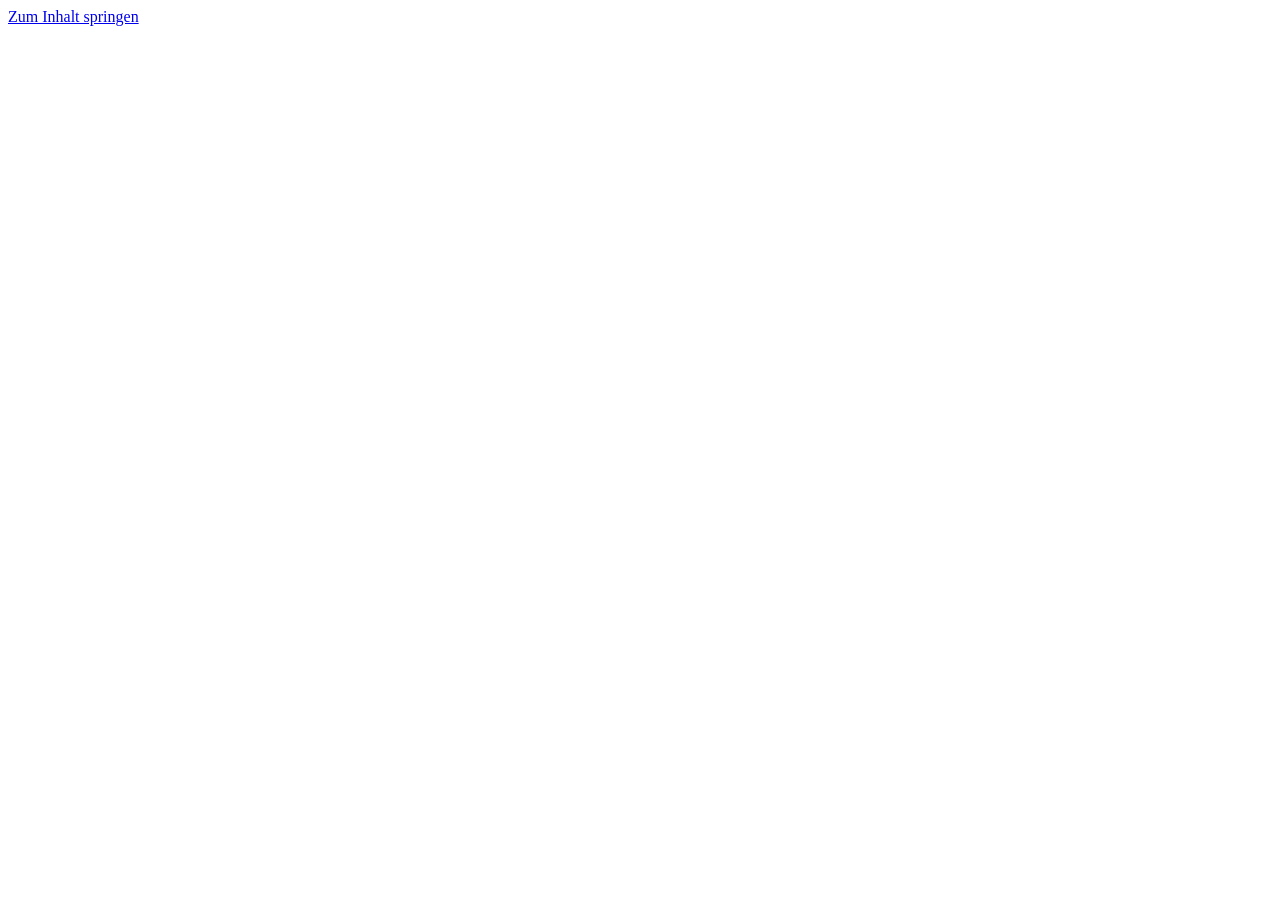
==== commit 20a1da91: "Add files via upload" ====
--- a/index.html
+++ b/index.html
@@ -1,32 +1 @@
-<!doctype html><html lang="de"><head><meta charset="utf-8"><meta name="viewport" content="width=device-width,initial-scale=1"><meta name="theme-color" content="#0b0b0d"><meta name="description" content="Inline-Skating-Training für Kinder und Jugendliche in Krems. Entdecke Golden Fox Trainings, 5-Level System, Events und unverbindliche Anfrage."><title>Startseite | Golden Fox Sports Academy</title><link rel="preconnect" href="https://fonts.googleapis.com"><link rel="preconnect" href="https://fonts.gstatic.com" crossorigin><link href="https://fonts.googleapis.com/css2?family=Barlow+Condensed:ital,wght@0,500;0,700;0,800;0,900;1,800;1,900&family=Inter:wght@400;500;600;700;800&display=swap" rel="stylesheet"><link rel="stylesheet" href="styles.css"><script src="config.js" defer></script><script src="app.js" defer></script></head><body><a class="skip" href="#main">Zum Inhalt springen</a><header class="header"><div class="wrap topbar"><a class="brand" href="index.html"><img src="golden-fox-logo.png" alt="Golden Fox Logo"><span>SPORTS<br>ACADEMY</span></a><button class="menu" aria-expanded="false" aria-controls="nav" aria-label="Menü öffnen">☰</button><nav id="nav" class="nav" aria-label="Hauptnavigation"><a class="active" href="index.html">Start</a><a href="trainings.html">Trainings</a><a href="levels.html">5-Level System</a><a href="events.html">Events</a><a href="about.html">Über uns</a><a href="termine.html">Termine</a><a class="button orange navbutton" href="anfrage.html">Platz anfragen ↗</a></nav></div></header><main id="main" class="home-v3">
-<section class="gf-hero" aria-labelledby="hero-heading">
- <div class="gf-hero-visual" aria-hidden="true"></div>
- <div class="wrap gf-hero-inner">
-  <div class="gf-brandline"><span class="gf-brand-dot"></span> GOLDEN FOX SPORTS ACADEMY <span class="gf-hero-location">KREMS · NIEDERÖSTERREICH</span></div>
-  <h1 id="hero-heading">INLINE-SKATING<br><em>MIT SYSTEM.</em><span class="gf-hero-tagline">TRAIN SMART. SKATE STRONG.</span></h1>
-  <p>Inline-Skating-Training für Kinder und Jugendliche in Krems und Umgebung. Vom ersten sicheren Rollen bis zu neuen Herausforderungen – mit klaren Lernstufen, persönlicher Betreuung und Spaß an Bewegung.</p>
-  <div class="gf-hero-actions"><a href="anfrage.html" class="button orange gf-big-btn">TRAINING ANFRAGEN <span aria-hidden="true">↗</span></a><a href="trainings.html" class="button gf-outline-btn">TRAININGS ENTDECKEN ↗</a></div>
-  <div class="gf-hero-proof"><span>✦ 5 Lernstufen in Entwicklung</span><span>✦ Gruppentraining & Einzeltraining</span><span>✦ Krems und Umgebung</span></div>
- </div>
- <div class="gf-edge" aria-hidden="true"></div>
-</section>
-<section class="gf-proof section" aria-labelledby="proof-heading">
- <div class="wrap">
-  <div class="gf-centerhead"><div class="eyebrow">// ERSTE ERFAHRUNGEN MIT GOLDEN FOX</div><h2 id="proof-heading">KLEIN GESTARTET.<br><em>GEMEINSAM GEWACHSEN.</em></h2><p>Ein Blick auf unsere bisherige Entwicklung seit März 2026.</p></div>
-  <div class="gf-stats"><div><strong>≈70</strong><span>Teilnehmende insgesamt*</span></div><div><strong>≈20</strong><span>längerfristig trainierende Kinder*</span></div><div><strong>2026</strong><span>erster Golden Fox Wettbewerb</span></div></div>
-  <div class="gf-testimonial"><div><div class="eyebrow">// STIMMEN DER ELTERN</div><h3>ECHTE ERFAHRUNGEN. <em>ECHTES VERTRAUEN.</em></h3><p>Hier zeigen wir bald Rückmeldungen von Eltern aus unseren Trainings – ausschließlich mit ihrer Einwilligung.</p></div><a class="textbutton" href="anfrage.html">Golden Fox kennenlernen ↗</a></div>
-  <p class="gf-smallnote">* Vorläufige eigene Schätzungen, Stand Oktober 2026. Noch keine unabhängig überprüften Zahlen. Die Beispielbilder auf der Seite sind Illustrationen, keine dokumentierten Aufnahmen unserer Teilnehmenden.</p>
- </div>
-</section>
-<section class="gf-story section" aria-labelledby="story-heading"><div class="wrap gf-story-grid"><div class="gf-story-photo"><img src="skates-closeup.jpg" alt="Illustratives Motiv: Inline-Skates auf Asphalt" loading="lazy"><div class="gf-photo-label">GOLDEN FOX / EST. 2026</div></div><div class="gf-story-copy"><div class="eyebrow">// UNSERE GESCHICHTE</div><h2 id="story-heading">MEHR ALS<br><em>NUR SKATEN.</em></h2><p>Golden Fox wurde in Krems aus der Idee gegründet, Kindern Freude am Sport zu vermitteln und Fortschritte sichtbar zu machen. Was mit persönlichen Trainings begann, entwickelt sich Schritt für Schritt zu einer strukturierten Sports Academy.</p><p>Wir verbinden Bewegung, Selbstvertrauen und Gemeinschaft – mit einer klaren Lernmethodik und Raum für jedes individuelle Tempo.</p><a href="about.html" class="button gf-outline-dark">UNSERE GESCHICHTE ↗</a></div></div></section>
-<section class="gf-system section" aria-labelledby="system-heading"><div class="wrap"><div class="gf-system-intro"><div><div class="eyebrow">// DAS HERZSTÜCK DER ACADEMY</div><h2 id="system-heading">UNSER <em>5-LEVEL</em><br>TRAININGSSYSTEM.</h2></div><p>Eine nachvollziehbare Lernreise statt zufälliger Einzelstunden. Die Kriterien werden entwickelt und später anhand praktischer Fähigkeiten angewendet – ohne verpflichtende Prüfungen.</p></div><div class="gf-level-grid">
- <a href="levels.html" class="gf-lvl"><span class="gf-lvl-num">05</span><span class="gf-lvl-tag">DISCOVER</span><strong>Erste Schritte</strong><small>Balance, Haltung, sicherer Start</small></a>
- <a href="levels.html" class="gf-lvl"><span class="gf-lvl-num">04</span><span class="gf-lvl-tag">BUILD</span><strong>Grundlagen</strong><small>Bremsen, Kurven, Kontrolle</small></a>
- <a href="levels.html" class="gf-lvl"><span class="gf-lvl-num">03</span><span class="gf-lvl-tag">IMPROVE</span><strong>Sicherheit</strong><small>Technik, Hindernisse, Routine</small></a>
- <a href="levels.html" class="gf-lvl"><span class="gf-lvl-num">02</span><span class="gf-lvl-tag">PERFORM</span><strong>Fortschritt</strong><small>Anspruchsvollere Bewegungen</small></a>
- <a href="levels.html" class="gf-lvl"><span class="gf-lvl-num">01</span><span class="gf-lvl-tag">EXCEL</span><strong>Perspektive</strong><small>Sportliche Spezialisierung</small></a>
- </div><div class="gf-system-footer"><span>5 Levels · individueller Lernfortschritt · dokumentierte Entwicklung (geplant)</span><a href="levels.html" class="button orange">ALLE LEVELS ANSEHEN ↗</a></div></div></section>
-<section class="gf-offers section" aria-labelledby="offer-heading"><div class="wrap"><div class="gf-offers-head"><div><div class="eyebrow">// UNSERE ANGEBOTE IN DER PRAXIS</div><h2 id="offer-heading">FIND DEIN <em>TRAINING.</em></h2></div><a href="trainings.html" class="textbutton">ALLE TRAININGS ↗</a></div><div class="gf-offers-grid"><article class="gf-offer"><img src="kids-beginner.jpg" alt="Illustrative Darstellung eines Kindertrainings" loading="lazy"><div class="gf-offer-body"><span>01 / GRUPPENTRAINING</span><h3>KINDERGRUPPEN</h3><p>Gemeinsam Fortschritte machen, neue Fähigkeiten lernen und Motivation teilen.</p><a href="trainings.html#kindergruppen">MEHR ERFAHREN ↗</a></div></article><article class="gf-offer"><img src="private-coaching.jpg" alt="Illustrative Darstellung eines Einzeltrainings" loading="lazy"><div class="gf-offer-body"><span>02 / INDIVIDUELLES COACHING</span><h3>EINZELTRAINING</h3><p>Gezielte Übungen und persönliche Unterstützung für dein Tempo und deine Ziele.</p><a href="trainings.html#einzeltraining">MEHR ERFAHREN ↗</a></div></article><article class="gf-offer"><img src="kids-advanced.jpg" alt="Illustratives Trainingsmotiv" loading="lazy"><div class="gf-offer-body"><span>03 / IN PLANUNG</span><h3>WINTER ACADEMY</h3><p>Ein mögliches Indoor-Programm für Bewegung, Koordination und Balance.</p><a href="trainings.html#winter">MEHR ERFAHREN ↗</a></div></article></div></div></section>
-<section class="gf-events section" aria-labelledby="events-heading"><div class="wrap gf-events-grid"><div class="gf-events-copy"><div class="eyebrow">// EVENTS & GOLDEN FOX COMMUNITY</div><h2 id="events-heading">TRAINING IST ERST<br><em>DER ANFANG.</em></h2><p>Wir möchten Kindern Erlebnisse schenken, die bleiben: gemeinsame Herausforderungen, lokale Wettbewerbe und besondere Momente mit dem Team.</p><div class="gf-event-flag"><span>2026</span><div><strong>ERSTER GOLDEN FOX INLINE CUP</strong><small>Wettbewerb mit 9 Teilnehmenden · bereits durchgeführt</small></div></div><div class="gf-events-promises"><div><span>01</span><strong>LOKALE CUPS</strong><small>Wiederkehrende Wettbewerbe – geplant</small></div><div><span>02</span><strong>MEDAILLEN & POKALE</strong><small>Als Teil zukünftiger Events vorgesehen</small></div><div><span>03</span><strong>URKUNDEN & AUSZEICHNUNGEN</strong><small>Persönliche Anerkennung von Fortschritten</small></div></div><a href="events.html" class="button orange">EVENTS & CUP ENTDECKEN ↗</a></div><div class="gf-events-art"><img src="kids-team.jpg" alt="Illustrative Darstellung einer Inline-Skating-Gruppe" loading="lazy"><div class="gf-awards"><div aria-hidden="true">🏆</div><b>GOLDEN FOX</b><span>INLINE CUP</span><small>TEAM · COMMUNITY · ERLEBNISSE</small></div></div></div></section>
-<section class="gf-final section" aria-labelledby="final-heading"><div class="wrap gf-final-flex"><div><div class="eyebrow">// SAISON 2027 WIRD VORBEREITET</div><h2 id="final-heading">BEREIT FÜR DEINEN<br><em>NÄCHSTEN SCHRITT?</em></h2><p>Entdecke unsere Trainings und hinterlasse unverbindlich dein Interesse. Wir informieren dich, sobald neue Plätze und Termine bestätigt sind.</p></div><a href="anfrage.html" class="button gf-final-button">JETZT PLATZ ANFRAGEN ↗</a></div></section>
-</main><footer class="footer"><div class="wrap footergrid"><div><img src="golden-fox-logo.png" alt="Golden Fox" class="footlogo"><p>Inline-Skating & Bewegung in Krems und Umgebung.</p></div><div><strong>ENTDECKEN</strong><a href="trainings.html">Trainings</a><a href="levels.html">Trainingssystem</a><a href="termine.html">Termine</a><a href="standorte.html">Standorte</a><a href="events.html">Events & Cup</a></div><div><strong>GOLDEN FOX</strong><a href="about.html">Über uns</a><a href="partner.html">Partner werden</a><a href="events.html">Events & Cup</a><a href="faq.html">FAQ</a><a href="anfrage.html">Kontakt</a></div><div><strong>HINWEIS</strong><p>Krems an der Donau, Niederösterreich</p><p>Dies ist eine Demoversion. Konkrete Trainingszeiten werden erst nach Bestätigung veröffentlicht.</p></div></div><div class="wrap footbottom"><span>© 2026 Golden Fox Sports Academy</span><span>Impressum und Datenschutzerklärung vor öffentlichem Betrieb ergänzen.</span></div></footer></body></html>+<!doctype html><html lang="de"><head><meta charset="utf-8"><meta name="viewport" content="width=device-width,initial-scale=1"><meta name="theme-color" content="#111111"><meta name="description" content="Golden Fox Sports Academy — Inline-Skating-Training mit System für Kinder, Jugendliche und Erwachsene in Krems an der Donau."><title>Home — Golden Fox Sports Academy</title><link rel="icon" type="image/png" href="assets/golden-fox-logo.png"><link rel="stylesheet" href="css/style.css"></head><body data-page="index"><a href="#main" class="skip">Zum Inhalt springen</a><div id="app"></div><script defer src="js/app.js"></script></body></html>
